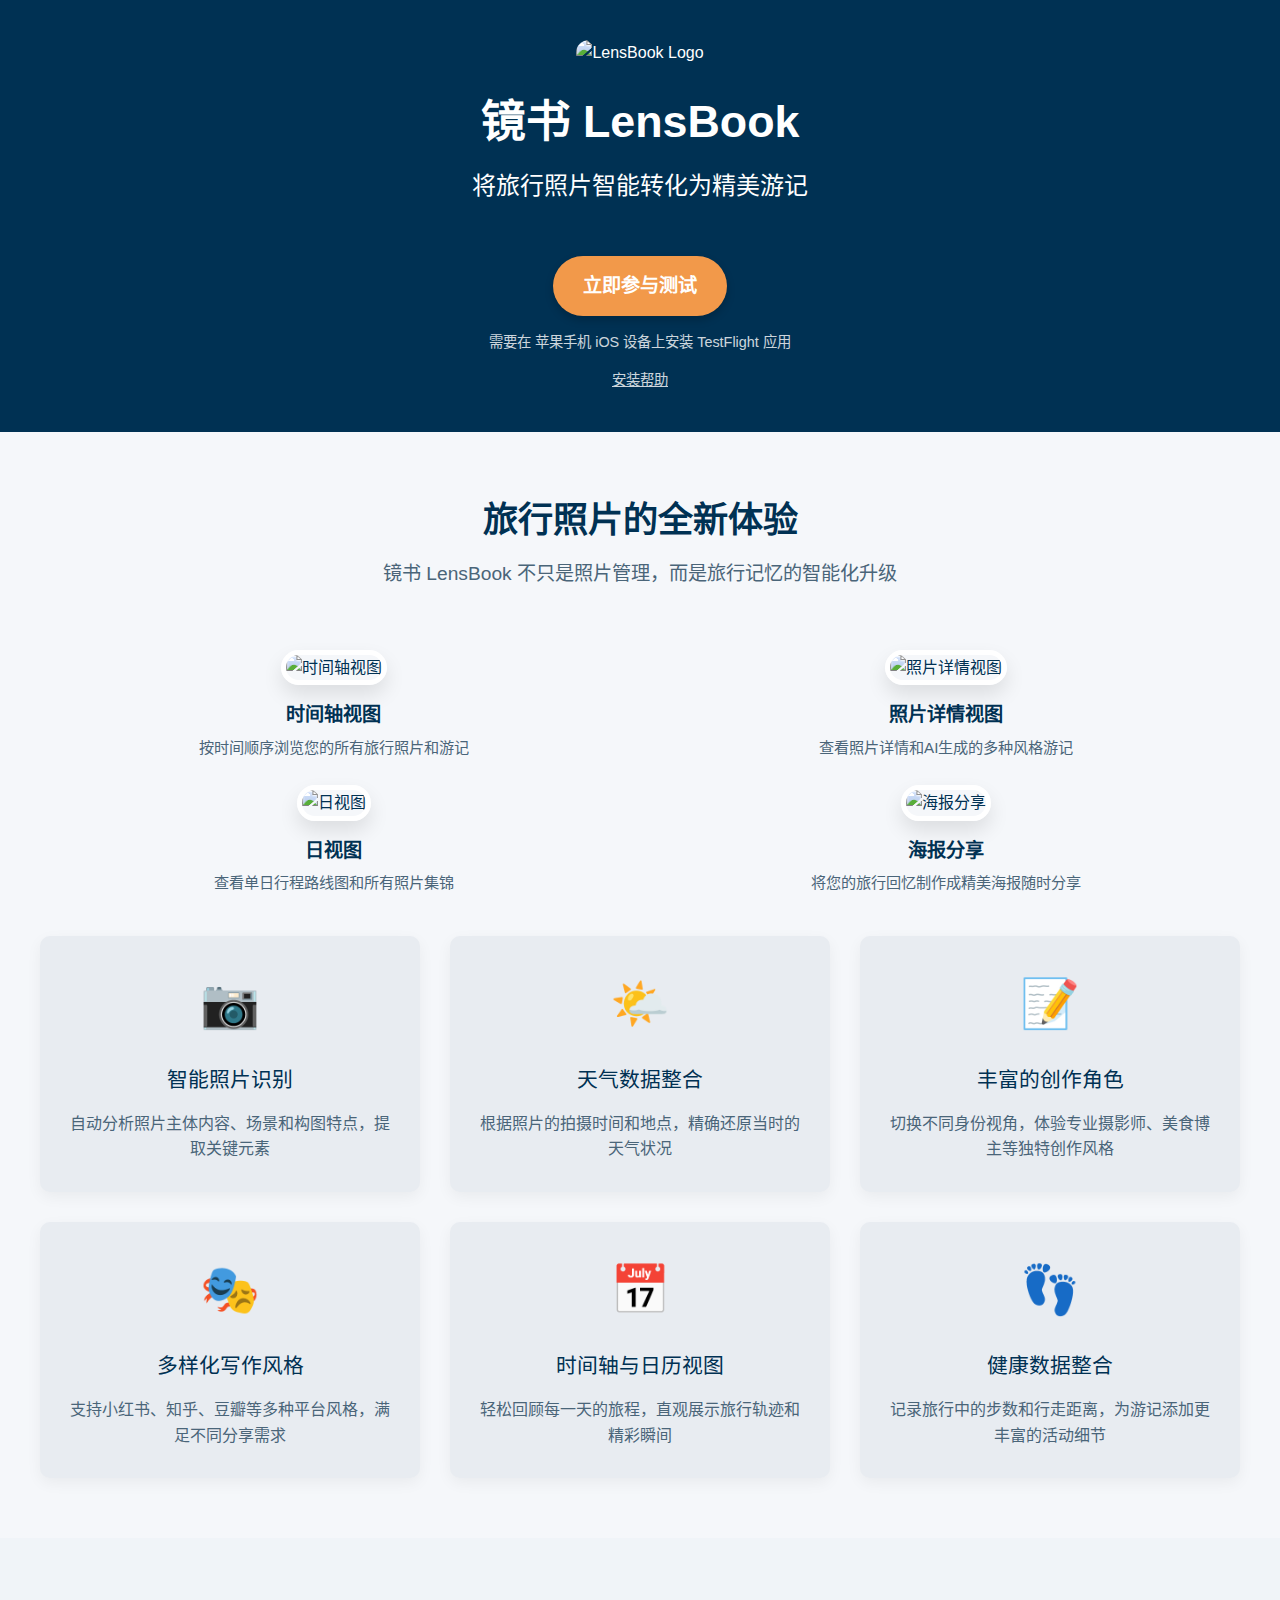
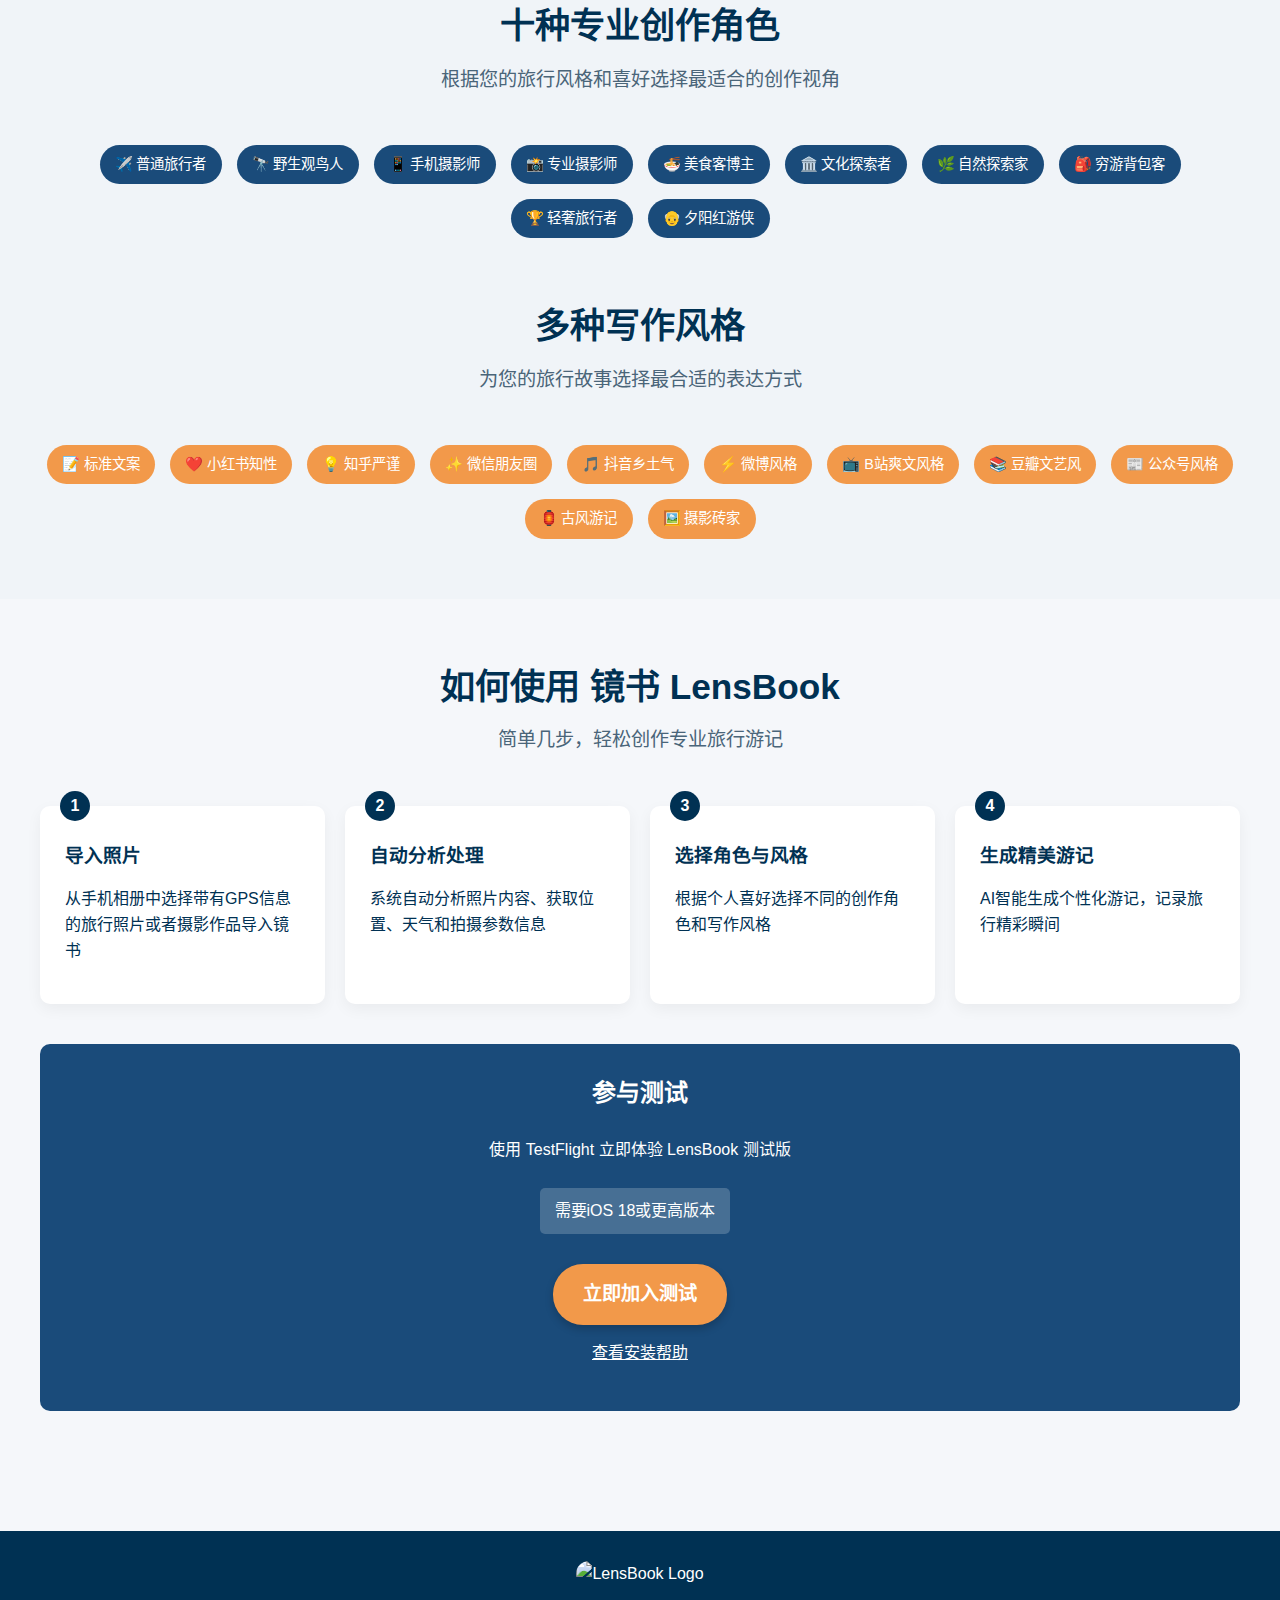
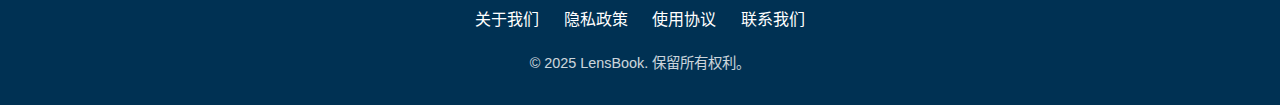
==== index.html @ 1dd2f91c "Update index.html" ====
<!DOCTYPE html>
<html lang="zh-CN">
<head>
    <meta charset="UTF-8">
    <meta name="viewport" content="width=device-width, initial-scale=1.0">
    <title>镜书 LensBook - 旅行照片转游记助手 | 公开测试</title>
    <link rel="stylesheet" href="styles.css">
</head>
<body>
    <header>
        <div class="container">
            <div class="logo">
                <img src="https://via.placeholder.com/160/003153/FFFFFF?text=LB" alt="LensBook Logo">
            </div>
            <h1>镜书 LensBook</h1>
            <div class="subtitle">将旅行照片智能转化为精美游记</div>
            <a href="https://testflight.apple.com/join/Hx73Uw2T" class="testflight-button">立即参与测试</a>
            <div class="testflight-note">需要在 苹果手机 iOS 设备上安装 TestFlight 应用</div>
            <div class="testflight-note">
                <a href="help.html" style="color: white;">安装帮助</a>
            </div>
        </div>
    </header>
    
    <section>
        <div class="container">
            <div class="section-title">
                <h2>旅行照片的全新体验</h2>
                <p>镜书 LensBook 不只是照片管理，而是旅行记忆的智能化升级</p>
            </div>
            
            <!-- 应用截图展示区 -->
            <div class="app-screenshots">
                <div class="screenshot-grid">
                    <div class="screenshot-item">
                        <img src="https://via.placeholder.com/500x900/E8ECF1/003153?text=时间轴视图" alt="时间轴视图">
                        <div class="screenshot-title">时间轴视图</div>
                        <div class="screenshot-desc">按时间顺序浏览您的所有旅行照片和游记</div>
                    </div>
                    
                    <div class="screenshot-item">
                        <img src="https://via.placeholder.com/500x900/E8ECF1/003153?text=照片详情视图" alt="照片详情视图">
                        <div class="screenshot-title">照片详情视图</div>
                        <div class="screenshot-desc">查看照片详情和AI生成的多种风格游记</div>
                    </div>
                    
                    <div class="screenshot-item">
                        <img src="https://via.placeholder.com/500x900/E8ECF1/003153?text=日视图" alt="日视图">
                        <div class="screenshot-title">日视图</div>
                        <div class="screenshot-desc">查看单日行程路线图和所有照片集锦</div>
                    </div>
                    
                    <div class="screenshot-item">
                        <img src="https://via.placeholder.com/500x900/E8ECF1/003153?text=海报分享" alt="海报分享">
                        <div class="screenshot-title">海报分享</div>
                        <div class="screenshot-desc">将您的旅行回忆制作成精美海报随时分享</div>
                    </div>
                </div>
            </div>
            
            <div class="features">
                <div class="feature-card">
                    <div class="feature-icon">📷</div>
                    <div class="feature-title">智能照片识别</div>
                    <div class="feature-desc">自动分析照片主体内容、场景和构图特点，提取关键元素</div>
                </div>
                
                <div class="feature-card">
                    <div class="feature-icon">🌤️</div>
                    <div class="feature-title">天气数据整合</div>
                    <div class="feature-desc">根据照片的拍摄时间和地点，精确还原当时的天气状况</div>
                </div>
                
                <div class="feature-card">
                    <div class="feature-icon">📝</div>
                    <div class="feature-title">丰富的创作角色</div>
                    <div class="feature-desc">切换不同身份视角，体验专业摄影师、美食博主等独特创作风格</div>
                </div>
                
                <div class="feature-card">
                    <div class="feature-icon">🎭</div>
                    <div class="feature-title">多样化写作风格</div>
                    <div class="feature-desc">支持小红书、知乎、豆瓣等多种平台风格，满足不同分享需求</div>
                </div>
                
                <div class="feature-card">
                    <div class="feature-icon">📅</div>
                    <div class="feature-title">时间轴与日历视图</div>
                    <div class="feature-desc">轻松回顾每一天的旅程，直观展示旅行轨迹和精彩瞬间</div>
                </div>
                
                <div class="feature-card">
                    <div class="feature-icon">👣</div>
                    <div class="feature-title">健康数据整合</div>
                    <div class="feature-desc">记录旅行中的步数和行走距离，为游记添加更丰富的活动细节</div>
                </div>
            </div>
        </div>
    </section>
    
    <section style="background-color: #f0f4f8;">
        <div class="container">
            <div class="section-title">
                <h2>十种专业创作角色</h2>
                <p>根据您的旅行风格和喜好选择最适合的创作视角</p>
            </div>
            
            <div class="roles">
                <div class="role-tag">✈️ 普通旅行者</div>
                <div class="role-tag">🔭 野生观鸟人</div>
                <div class="role-tag">📱 手机摄影师</div>
                <div class="role-tag">📸 专业摄影师</div>
                <div class="role-tag">🍜 美食客博主</div>
                <div class="role-tag">🏛️ 文化探索者</div>
                <div class="role-tag">🌿 自然探索家</div>
                <div class="role-tag">🎒 穷游背包客</div>
                <div class="role-tag">🏆 轻奢旅行者</div>
                <div class="role-tag">👴 夕阳红游侠</div>
            </div>
            
            <div class="section-title" style="margin-top: 60px;">
                <h2>多种写作风格</h2>
                <p>为您的旅行故事选择最合适的表达方式</p>
            </div>
            
            <div class="styles">
                <div class="style-tag">📝 标准文案</div>
                <div class="style-tag">❤️ 小红书知性</div>
                <div class="style-tag">💡 知乎严谨</div>
                <div class="style-tag">✨ 微信朋友圈</div>
                <div class="style-tag">🎵 抖音乡土气</div>
                <div class="style-tag">⚡ 微博风格</div>
                <div class="style-tag">📺 B站爽文风格</div>
                <div class="style-tag">📚 豆瓣文艺风</div>
                <div class="style-tag">📰 公众号风格</div>
                <div class="style-tag">🏮 古风游记</div>
                <div class="style-tag">🖼️ 摄影砖家</div>
            </div>
        </div>
    </section>
    
    <section>
        <div class="container">
            <div class="section-title">
                <h2>如何使用 镜书 LensBook</h2>
                <p>简单几步，轻松创作专业旅行游记</p>
            </div>
            
            <div class="how-it-works">
                <div class="step">
                    <div class="step-number">1</div>
                    <h3>导入照片</h3>
                    <p>从手机相册中选择带有GPS信息的旅行照片或者摄影作品导入镜书</p>
                </div>
                
                <div class="step">
                    <div class="step-number">2</div>
                    <h3>自动分析处理</h3>
                    <p>系统自动分析照片内容、获取位置、天气和拍摄参数信息</p>
                </div>
                
                <div class="step">
                    <div class="step-number">3</div>
                    <h3>选择角色与风格</h3>
                    <p>根据个人喜好选择不同的创作角色和写作风格</p>
                </div>
                
                <div class="step">
                    <div class="step-number">4</div>
                    <h3>生成精美游记</h3>
                    <p>AI智能生成个性化游记，记录旅行精彩瞬间</p>
                </div>
            </div>
            
            <div class="beta-info">
                <h3>参与测试</h3>
                <p>使用 TestFlight 立即体验 LensBook 测试版</p>
                <div>
                    <span class="beta-limit">需要iOS 18或更高版本</span>
                </div>
                <a href="https://testflight.apple.com/join/Hx73Uw2T" class="testflight-button" style="margin-top: 30px;">立即加入测试</a>
                <p style="margin-top: 15px;">
                    <a href="help.html" style="color: white;">查看安装帮助</a>
                </p>
            </div>
        </div>
    </section>
    
    <footer>
        <div class="container">
            <div class="logo">
                <img src="https://via.placeholder.com/80/FFFFFF/003153?text=LB" alt="LensBook Logo" style="height: 50px;">
            </div>
            
            <div class="footer-links">
                <a href="http://blog.jamesphotography.com.au">关于我们</a>
                <a href="privacy.html">隐私政策</a>
                <a href="#">使用协议</a>
                <a href="#">联系我们</a>
            </div>
            
            <div class="copyright">
                © 2025 LensBook. 保留所有权利。
            </div>
        </div>
    </footer>
</body>
</html>
---- styles.css ----
/* styles.css */
:root {
    --primary: #003153;
    --primary-light: #1A4B7A;
    --secondary: #6FCF97;
    --accent: #F2994A;
    --background: #F5F7FA;
    --card-bg: #E8ECF1;
    --text-primary: #003153;
    --text-secondary: #4A6579;
}

body {
    font-family: 'PingFang SC', 'Helvetica Neue', Arial, sans-serif;
    line-height: 1.6;
    color: var(--text-primary);
    background-color: var(--background);
    margin: 0;
    padding: 0;
}

.container {
    max-width: 1200px;
    margin: 0 auto;
    padding: 0 20px;
}

header {
    background-color: var(--primary);
    color: white;
    padding: 40px 0;
    text-align: center;
}

.logo {
    margin-bottom: 20px;
}

.logo img {
    height: 80px;
    border-radius: 20px;
}

h1 {
    font-size: 2.8rem;
    margin: 0;
    margin-bottom: 10px;
}

.subtitle {
    font-size: 1.5rem;
    margin-bottom: 30px;
    font-weight: 300;
}

.testflight-button {
    display: inline-block;
    background-color: var(--accent);
    color: white;
    padding: 15px 30px;
    border-radius: 30px;
    font-size: 1.2rem;
    font-weight: bold;
    text-decoration: none;
    margin-top: 20px;
    box-shadow: 0 4px 8px rgba(0,0,0,0.2);
    transition: transform 0.3s, box-shadow 0.3s;
}

.testflight-button:hover {
    transform: translateY(-3px);
    box-shadow: 0 6px 12px rgba(0,0,0,0.3);
}

.testflight-note {
    font-size: 0.9rem;
    margin-top: 15px;
    opacity: 0.8;
}

section {
    padding: 60px 0;
}

.section-title {
    text-align: center;
    margin-bottom: 50px;
}

.section-title h2 {
    font-size: 2.2rem;
    margin: 0;
    color: var(--primary);
}

.section-title p {
    font-size: 1.2rem;
    color: var(--text-secondary);
    margin-top: 10px;
}

.screenshot {
    text-align: center;
    margin-bottom: 60px;
}

.screenshot img {
    max-width: 100%;
    height: auto;
    border-radius: 20px;
    box-shadow: 0 10px 30px rgba(0,0,0,0.15);
}

.features {
    display: grid;
    grid-template-columns: repeat(auto-fit, minmax(300px, 1fr));
    gap: 30px;
    margin-top: 40px;
}

.feature-card {
    background-color: var(--card-bg);
    border-radius: 10px;
    padding: 30px;
    text-align: center;
    box-shadow: 0 5px 15px rgba(0,0,0,0.05);
    transition: transform 0.3s;
}

.feature-card:hover {
    transform: translateY(-5px);
}

.feature-icon {
    font-size: 3rem;
    margin-bottom: 20px;
    color: var(--primary);
}

.feature-title {
    font-size: 1.3rem;
    margin-bottom: 15px;
    color: var(--primary);
}

.feature-desc {
    color: var(--text-secondary);
}

.how-it-works {
    display: grid;
    grid-template-columns: repeat(auto-fit, minmax(280px, 1fr));
    gap: 20px;
}

.step {
    background-color: white;
    border-radius: 10px;
    padding: 25px;
    box-shadow: 0 5px 15px rgba(0,0,0,0.05);
    position: relative;
}

.step-number {
    position: absolute;
    top: -15px;
    left: 20px;
    background-color: var(--primary);
    color: white;
    width: 30px;
    height: 30px;
    border-radius: 50%;
    display: flex;
    align-items: center;
    justify-content: center;
    font-weight: bold;
}

.step h3 {
    margin-top: 10px;
    margin-bottom: 15px;
    color: var(--primary);
}

.beta-info {
    background-color: var(--primary-light);
    color: white;
    border-radius: 10px;
    padding: 30px;
    text-align: center;
    margin-top: 40px;
}

.beta-info h3 {
    margin-top: 0;
    font-size: 1.5rem;
}

.beta-limit {
    display: inline-block;
    background-color: rgba(255,255,255,0.2);
    padding: 10px 15px;
    border-radius: 5px;
    margin: 10px 10px 0 0;
}

footer {
    background-color: var(--primary);
    color: white;
    text-align: center;
    padding: 30px 0;
    margin-top: 60px;
}

.footer-links {
    margin: 20px 0;
}

.footer-links a {
    color: white;
    margin: 0 10px;
    text-decoration: none;
}

.footer-links a:hover {
    text-decoration: underline;
}

.copyright {
    font-size: 0.9rem;
    opacity: 0.8;
    margin-top: 20px;
}

.roles {
    display: flex;
    flex-wrap: wrap;
    justify-content: center;
    gap: 15px;
    margin-top: 30px;
}

.role-tag {
    background-color: var(--primary-light);
    color: white;
    padding: 8px 15px;
    border-radius: 20px;
    font-size: 0.9rem;
}

.styles {
    display: flex;
    flex-wrap: wrap;
    justify-content: center;
    gap: 15px;
    margin-top: 30px;
}

.style-tag {
    background-color: var(--accent);
    color: white;
    padding: 8px 15px;
    border-radius: 20px;
    font-size: 0.9rem;
}

.app-screenshots {
    margin-top: 60px;
}

.screenshot-grid {
    display: grid;
    grid-template-columns: repeat(2, 1fr);
    gap: 25px;
    margin-top: 40px;
}

.screenshot-item {
    text-align: center;
}

.screenshot-item img {
    max-width: 100%;
    height: auto;
    border-radius: 20px;
    box-shadow: 0 10px 20px rgba(0,0,0,0.1);
    border: 5px solid white;
}

.screenshot-title {
    margin-top: 15px;
    font-size: 1.2rem;
    font-weight: 600;
    color: var(--primary);
}

.screenshot-desc {
    color: var(--text-secondary);
    margin-top: 5px;
    font-size: 0.95rem;
}

@media (max-width: 768px) {
    h1 {
        font-size: 2rem;
    }
    
    .subtitle {
        font-size: 1.2rem;
    }
    
    .section-title h2 {
        font-size: 1.8rem;
    }
    
    .feature-card {
        padding: 20px;
    }
    
    .screenshot-grid {
        grid-template-columns: 1fr;
    }
}
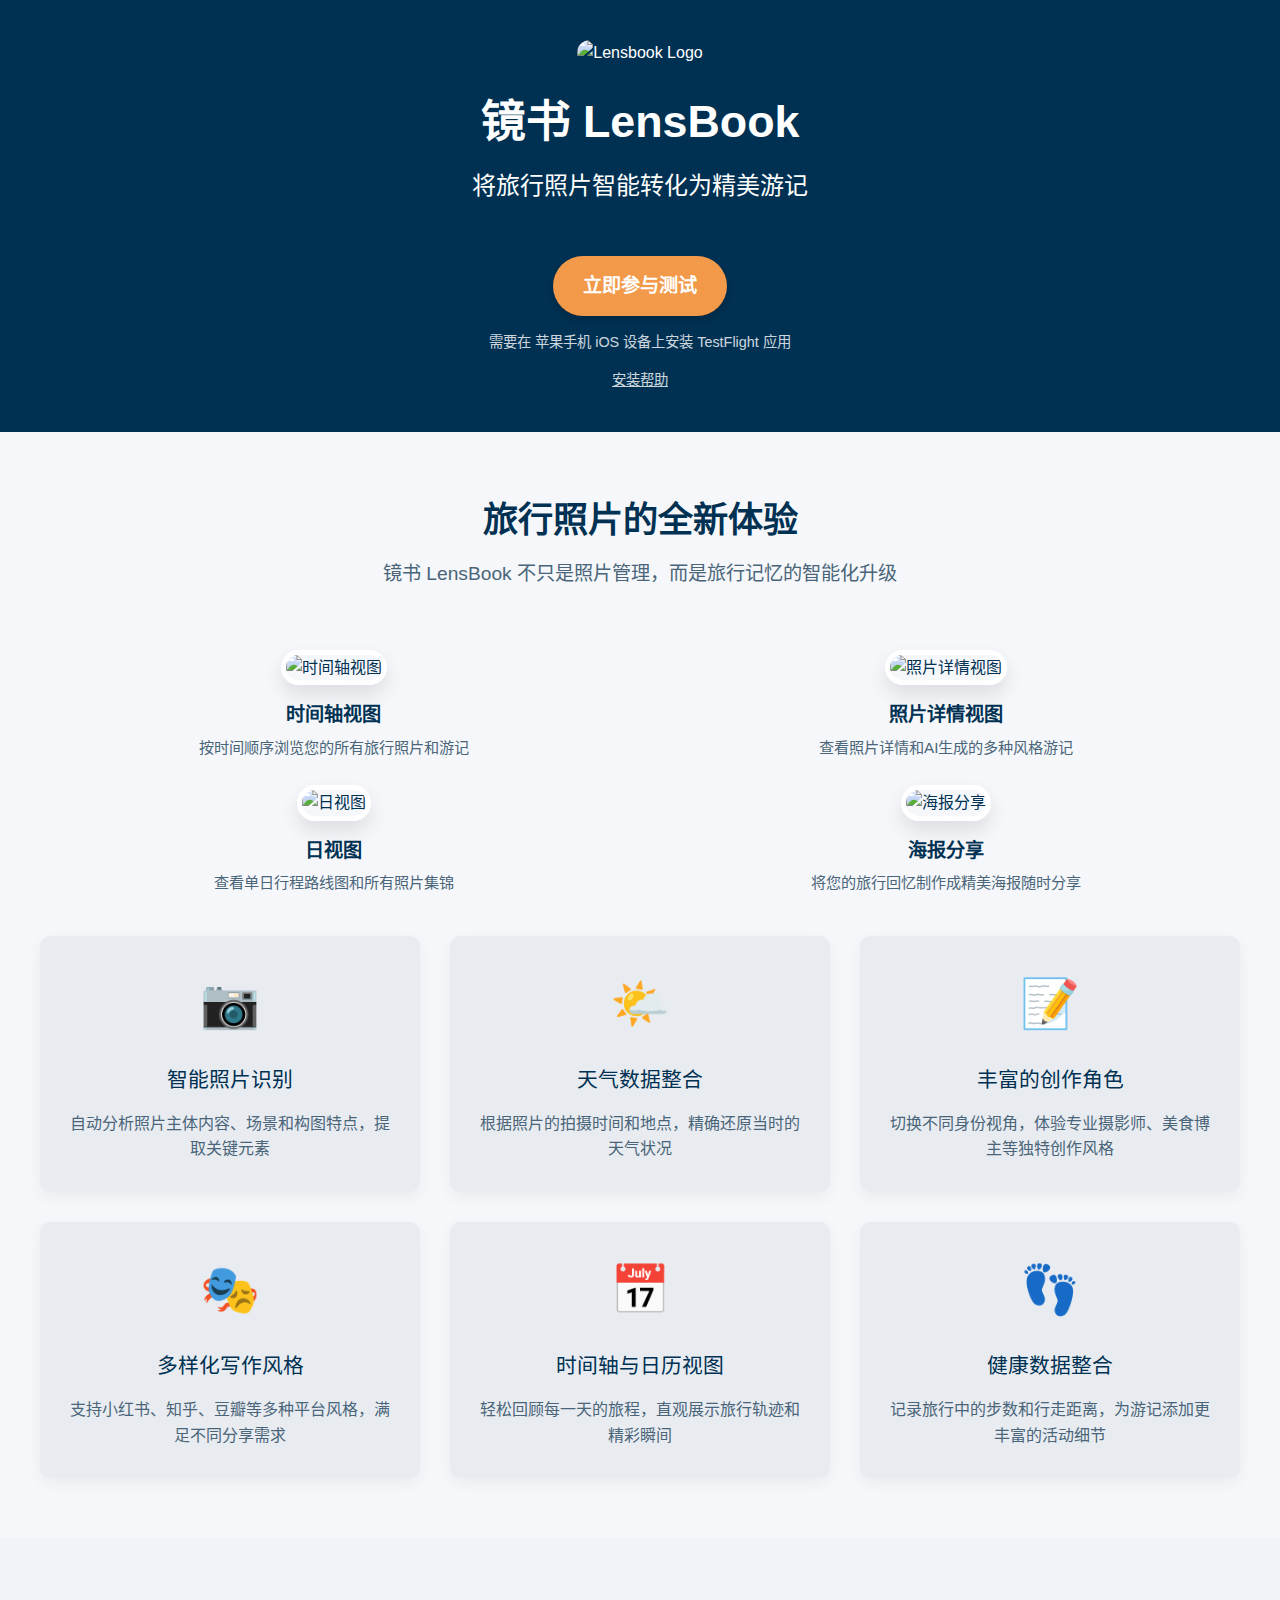
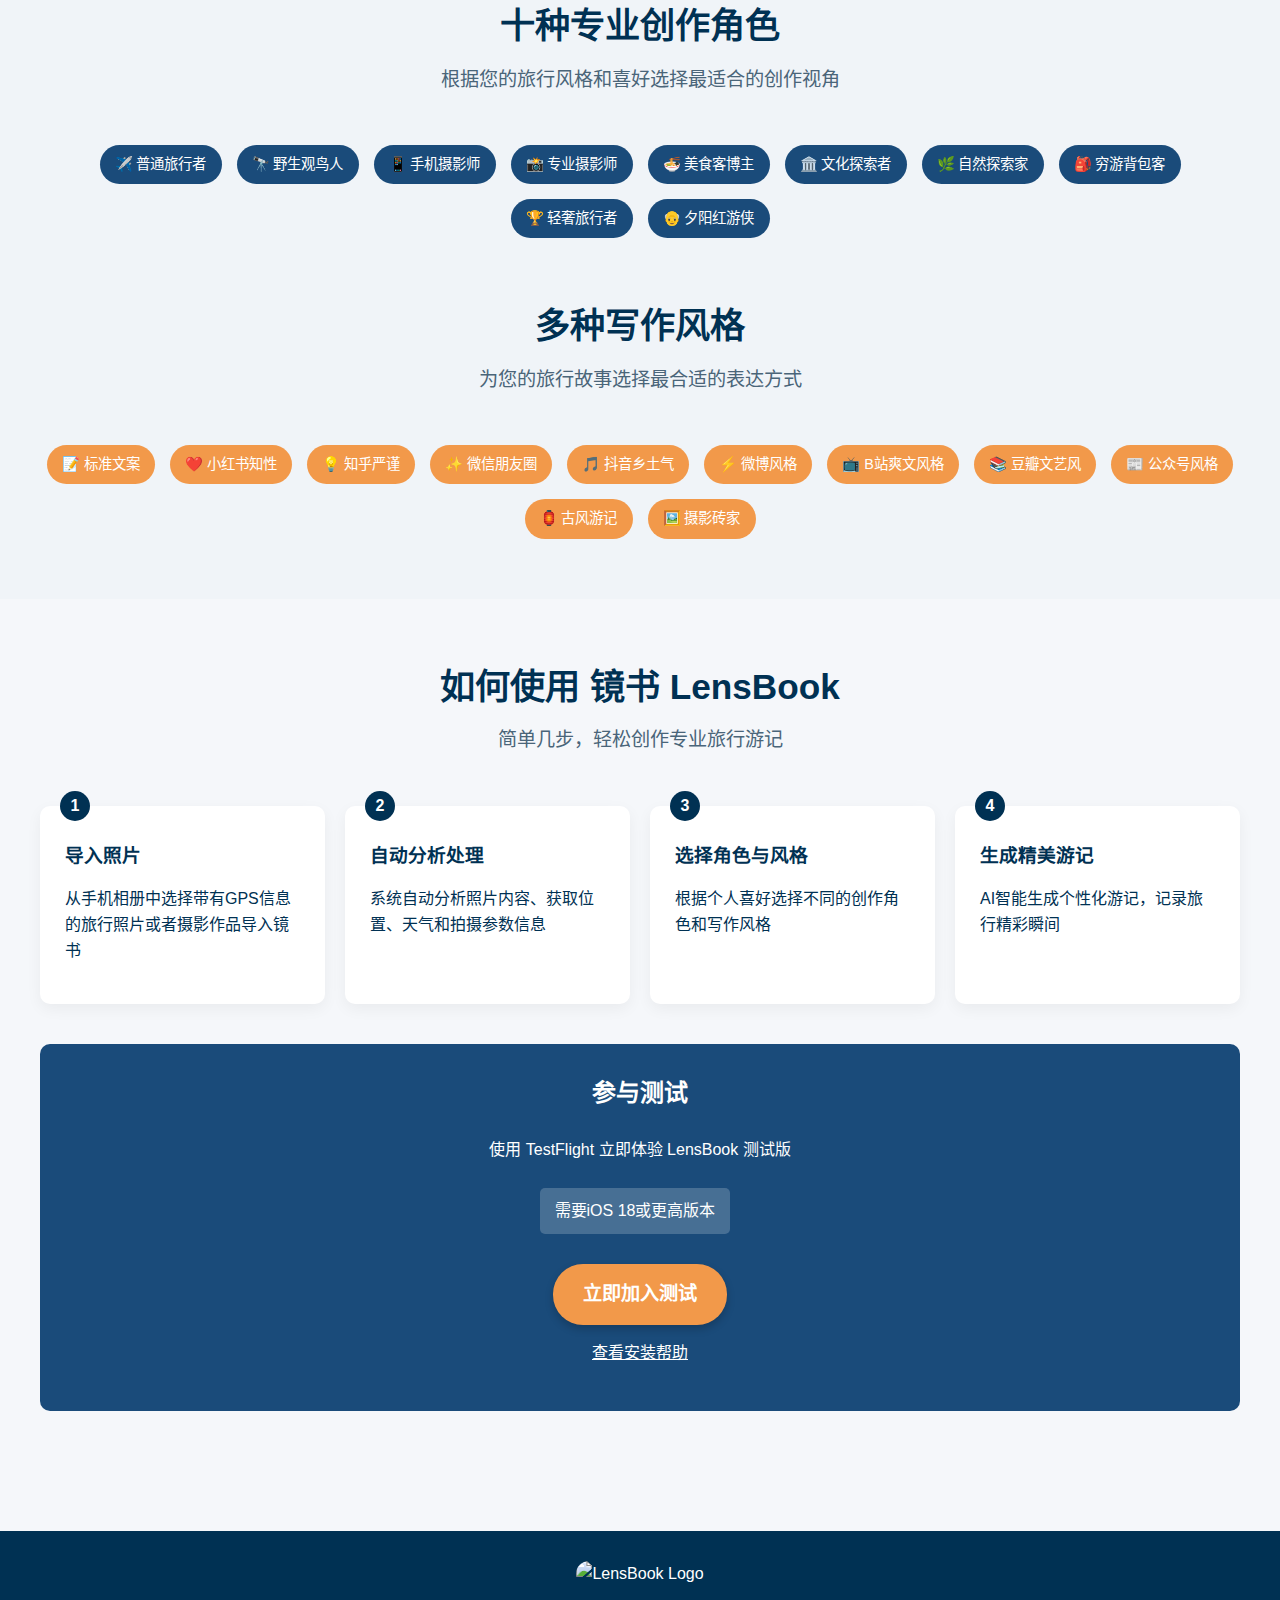
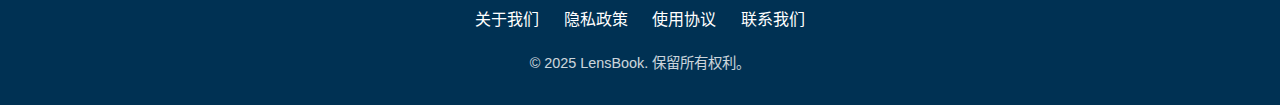
==== commit 65bece51: "Update index.html" ====
--- a/index.html
+++ b/index.html
@@ -10,7 +10,8 @@
     <header>
         <div class="container">
             <div class="logo">
-                <img src="https://via.placeholder.com/160/003153/FFFFFF?text=LB" alt="LensBook Logo">
+                <!-- 情况 2: 图片标签 -->
+                <img src="https://raw.githubusercontent.com/jamesphotography/lensbookpages/main/lensbook-Logo.png" with="125" alt="Lensbook Logo">
             </div>
             <h1>镜书 LensBook</h1>
             <div class="subtitle">将旅行照片智能转化为精美游记</div>
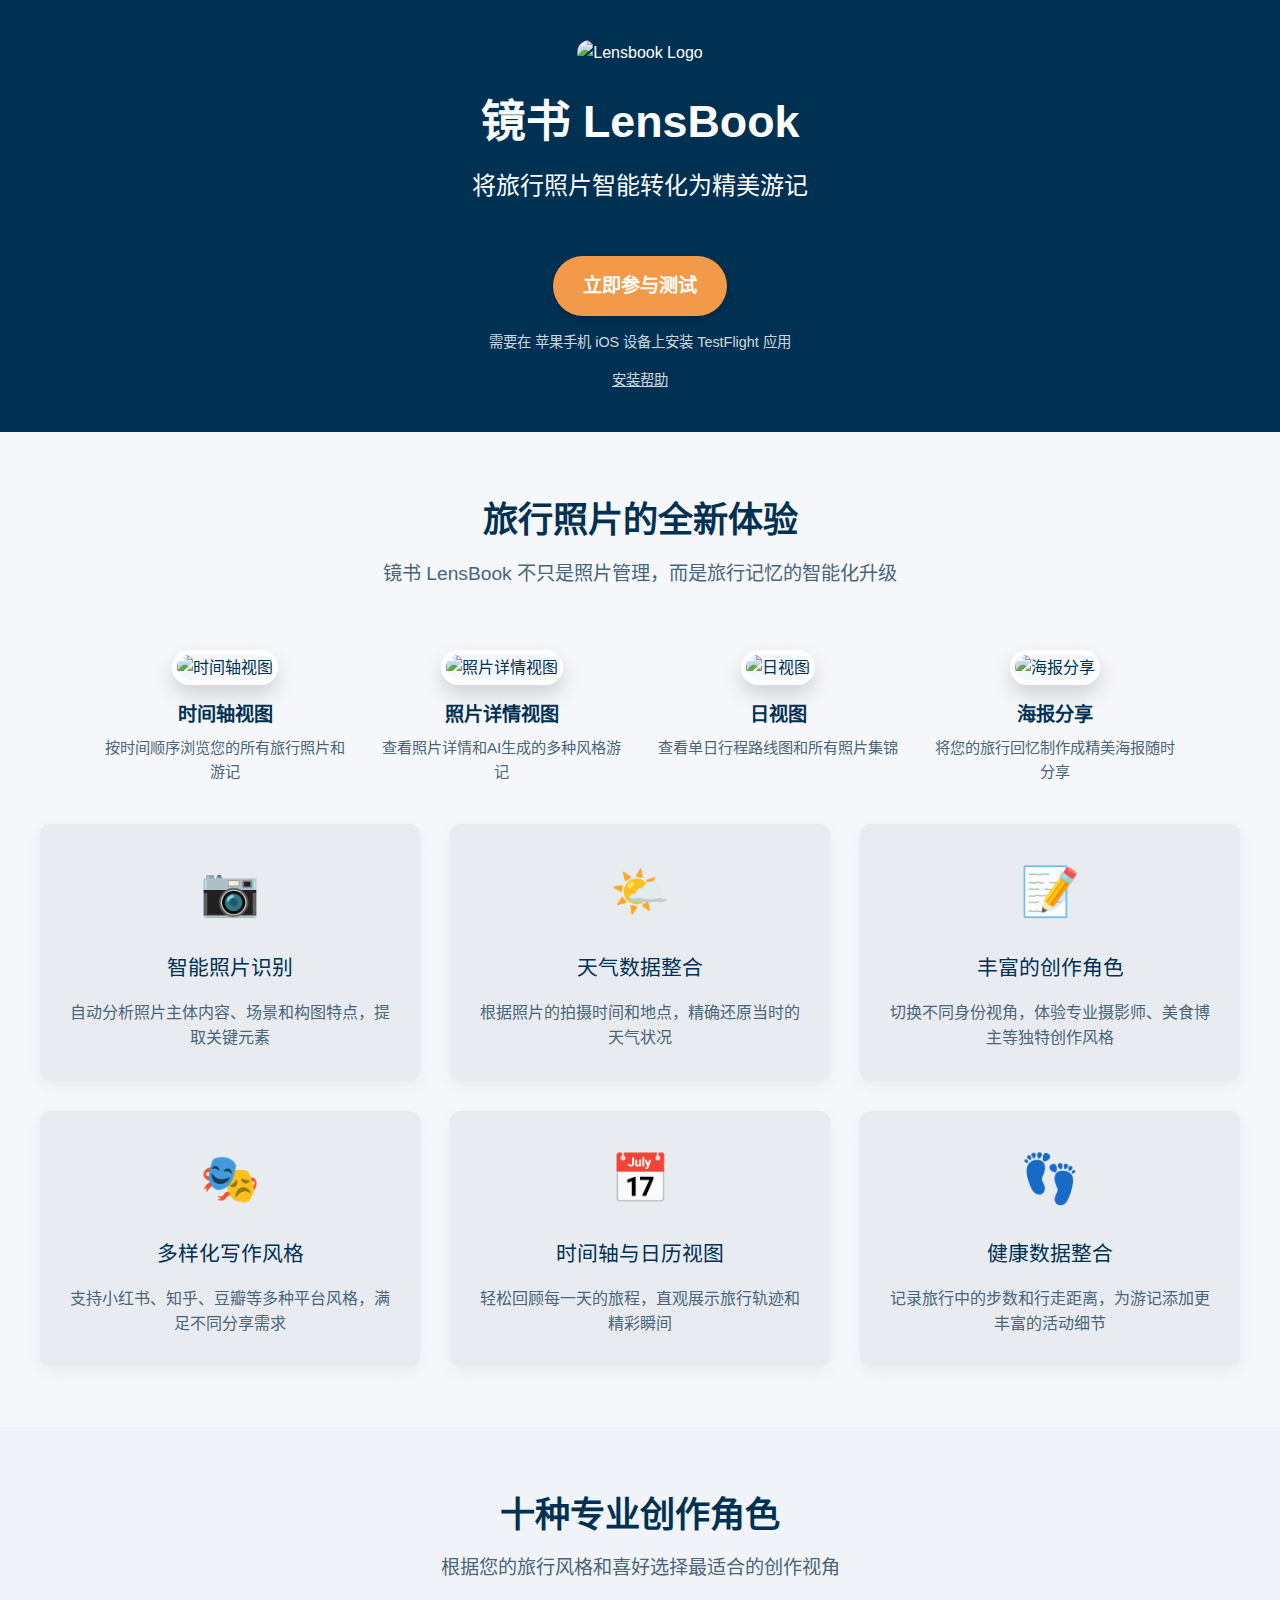
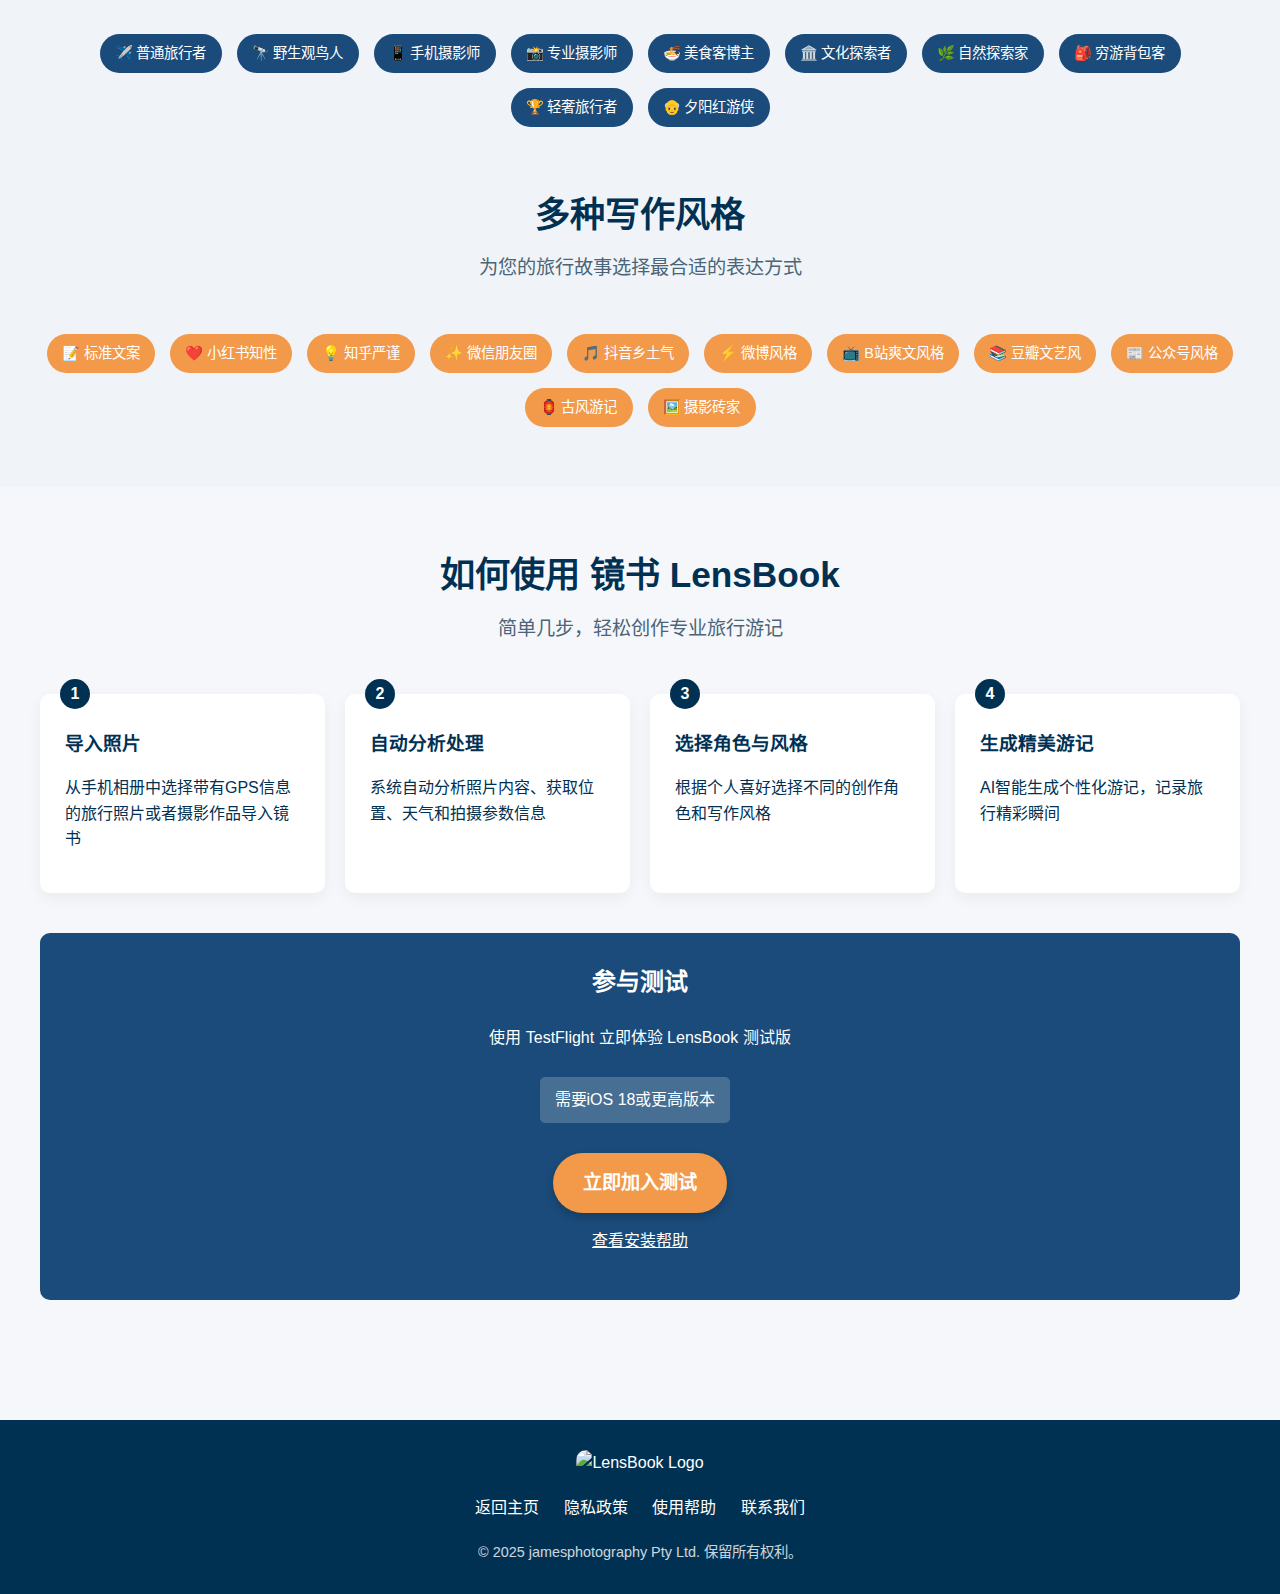
==== commit ce6a1004: "更新：添加联系页面和作者介绍" ====
--- a/index.html
+++ b/index.html
@@ -1,209 +1,204 @@
 <!DOCTYPE html>
 <html lang="zh-CN">
+
 <head>
-    <meta charset="UTF-8">
-    <meta name="viewport" content="width=device-width, initial-scale=1.0">
-    <title>镜书 LensBook - 旅行照片转游记助手 | 公开测试</title>
-    <link rel="stylesheet" href="styles.css">
+  <meta charset="UTF-8">
+  <meta name="viewport" content="width=device-width, initial-scale=1.0">
+  <title>镜书 LensBook - 旅行照片转游记助手 | 公开测试</title>
+  <link rel="stylesheet" href="styles.css">
 </head>
+
 <body>
-    <header>
-        <div class="container">
-            <div class="logo">
-                <!-- 情况 2: 图片标签 -->
-                <img src="https://raw.githubusercontent.com/jamesphotography/lensbookpages/main/lensbook-Logo.png" with="125" alt="Lensbook Logo">
-            </div>
-            <h1>镜书 LensBook</h1>
-            <div class="subtitle">将旅行照片智能转化为精美游记</div>
-            <a href="https://testflight.apple.com/join/Hx73Uw2T" class="testflight-button">立即参与测试</a>
-            <div class="testflight-note">需要在 苹果手机 iOS 设备上安装 TestFlight 应用</div>
-            <div class="testflight-note">
-                <a href="help.html" style="color: white;">安装帮助</a>
-            </div>
-        </div>
-    </header>
-    
-    <section>
-        <div class="container">
-            <div class="section-title">
-                <h2>旅行照片的全新体验</h2>
-                <p>镜书 LensBook 不只是照片管理，而是旅行记忆的智能化升级</p>
-            </div>
-            
-            <!-- 应用截图展示区 -->
-            <div class="app-screenshots">
-                <div class="screenshot-grid">
-                    <div class="screenshot-item">
-                        <img src="https://via.placeholder.com/500x900/E8ECF1/003153?text=时间轴视图" alt="时间轴视图">
-                        <div class="screenshot-title">时间轴视图</div>
-                        <div class="screenshot-desc">按时间顺序浏览您的所有旅行照片和游记</div>
-                    </div>
-                    
-                    <div class="screenshot-item">
-                        <img src="https://via.placeholder.com/500x900/E8ECF1/003153?text=照片详情视图" alt="照片详情视图">
-                        <div class="screenshot-title">照片详情视图</div>
-                        <div class="screenshot-desc">查看照片详情和AI生成的多种风格游记</div>
-                    </div>
-                    
-                    <div class="screenshot-item">
-                        <img src="https://via.placeholder.com/500x900/E8ECF1/003153?text=日视图" alt="日视图">
-                        <div class="screenshot-title">日视图</div>
-                        <div class="screenshot-desc">查看单日行程路线图和所有照片集锦</div>
-                    </div>
-                    
-                    <div class="screenshot-item">
-                        <img src="https://via.placeholder.com/500x900/E8ECF1/003153?text=海报分享" alt="海报分享">
-                        <div class="screenshot-title">海报分享</div>
-                        <div class="screenshot-desc">将您的旅行回忆制作成精美海报随时分享</div>
-                    </div>
-                </div>
-            </div>
-            
-            <div class="features">
-                <div class="feature-card">
-                    <div class="feature-icon">📷</div>
-                    <div class="feature-title">智能照片识别</div>
-                    <div class="feature-desc">自动分析照片主体内容、场景和构图特点，提取关键元素</div>
-                </div>
-                
-                <div class="feature-card">
-                    <div class="feature-icon">🌤️</div>
-                    <div class="feature-title">天气数据整合</div>
-                    <div class="feature-desc">根据照片的拍摄时间和地点，精确还原当时的天气状况</div>
-                </div>
-                
-                <div class="feature-card">
-                    <div class="feature-icon">📝</div>
-                    <div class="feature-title">丰富的创作角色</div>
-                    <div class="feature-desc">切换不同身份视角，体验专业摄影师、美食博主等独特创作风格</div>
-                </div>
-                
-                <div class="feature-card">
-                    <div class="feature-icon">🎭</div>
-                    <div class="feature-title">多样化写作风格</div>
-                    <div class="feature-desc">支持小红书、知乎、豆瓣等多种平台风格，满足不同分享需求</div>
-                </div>
-                
-                <div class="feature-card">
-                    <div class="feature-icon">📅</div>
-                    <div class="feature-title">时间轴与日历视图</div>
-                    <div class="feature-desc">轻松回顾每一天的旅程，直观展示旅行轨迹和精彩瞬间</div>
-                </div>
-                
-                <div class="feature-card">
-                    <div class="feature-icon">👣</div>
-                    <div class="feature-title">健康数据整合</div>
-                    <div class="feature-desc">记录旅行中的步数和行走距离，为游记添加更丰富的活动细节</div>
-                </div>
-            </div>
-        </div>
-    </section>
-    
-    <section style="background-color: #f0f4f8;">
-        <div class="container">
-            <div class="section-title">
-                <h2>十种专业创作角色</h2>
-                <p>根据您的旅行风格和喜好选择最适合的创作视角</p>
-            </div>
-            
-            <div class="roles">
-                <div class="role-tag">✈️ 普通旅行者</div>
-                <div class="role-tag">🔭 野生观鸟人</div>
-                <div class="role-tag">📱 手机摄影师</div>
-                <div class="role-tag">📸 专业摄影师</div>
-                <div class="role-tag">🍜 美食客博主</div>
-                <div class="role-tag">🏛️ 文化探索者</div>
-                <div class="role-tag">🌿 自然探索家</div>
-                <div class="role-tag">🎒 穷游背包客</div>
-                <div class="role-tag">🏆 轻奢旅行者</div>
-                <div class="role-tag">👴 夕阳红游侠</div>
-            </div>
-            
-            <div class="section-title" style="margin-top: 60px;">
-                <h2>多种写作风格</h2>
-                <p>为您的旅行故事选择最合适的表达方式</p>
-            </div>
-            
-            <div class="styles">
-                <div class="style-tag">📝 标准文案</div>
-                <div class="style-tag">❤️ 小红书知性</div>
-                <div class="style-tag">💡 知乎严谨</div>
-                <div class="style-tag">✨ 微信朋友圈</div>
-                <div class="style-tag">🎵 抖音乡土气</div>
-                <div class="style-tag">⚡ 微博风格</div>
-                <div class="style-tag">📺 B站爽文风格</div>
-                <div class="style-tag">📚 豆瓣文艺风</div>
-                <div class="style-tag">📰 公众号风格</div>
-                <div class="style-tag">🏮 古风游记</div>
-                <div class="style-tag">🖼️ 摄影砖家</div>
-            </div>
-        </div>
-    </section>
-    
-    <section>
-        <div class="container">
-            <div class="section-title">
-                <h2>如何使用 镜书 LensBook</h2>
-                <p>简单几步，轻松创作专业旅行游记</p>
-            </div>
-            
-            <div class="how-it-works">
-                <div class="step">
-                    <div class="step-number">1</div>
-                    <h3>导入照片</h3>
-                    <p>从手机相册中选择带有GPS信息的旅行照片或者摄影作品导入镜书</p>
-                </div>
-                
-                <div class="step">
-                    <div class="step-number">2</div>
-                    <h3>自动分析处理</h3>
-                    <p>系统自动分析照片内容、获取位置、天气和拍摄参数信息</p>
-                </div>
-                
-                <div class="step">
-                    <div class="step-number">3</div>
-                    <h3>选择角色与风格</h3>
-                    <p>根据个人喜好选择不同的创作角色和写作风格</p>
-                </div>
-                
-                <div class="step">
-                    <div class="step-number">4</div>
-                    <h3>生成精美游记</h3>
-                    <p>AI智能生成个性化游记，记录旅行精彩瞬间</p>
-                </div>
-            </div>
-            
-            <div class="beta-info">
-                <h3>参与测试</h3>
-                <p>使用 TestFlight 立即体验 LensBook 测试版</p>
-                <div>
-                    <span class="beta-limit">需要iOS 18或更高版本</span>
-                </div>
-                <a href="https://testflight.apple.com/join/Hx73Uw2T" class="testflight-button" style="margin-top: 30px;">立即加入测试</a>
-                <p style="margin-top: 15px;">
-                    <a href="help.html" style="color: white;">查看安装帮助</a>
-                </p>
-            </div>
-        </div>
-    </section>
-    
-    <footer>
-        <div class="container">
-            <div class="logo">
-                <img src="https://via.placeholder.com/80/FFFFFF/003153?text=LB" alt="LensBook Logo" style="height: 50px;">
-            </div>
-            
-            <div class="footer-links">
-                <a href="http://blog.jamesphotography.com.au">关于我们</a>
-                <a href="privacy.html">隐私政策</a>
-                <a href="#">使用协议</a>
-                <a href="#">联系我们</a>
-            </div>
-            
-            <div class="copyright">
-                © 2025 LensBook. 保留所有权利。
-            </div>
-        </div>
-    </footer>
+  <header>
+    <div class="container">
+      <div class="logo">
+        <!-- 情况 2: 图片标签 -->
+        <img src="https://raw.githubusercontent.com/jamesphotography/lensbookpages/main/lensbook-Logo.png" width="200" height="200" alt="Lensbook Logo">
+      </div>
+      <h1>镜书 LensBook</h1>
+      <div class="subtitle">将旅行照片智能转化为精美游记</div>
+      <a href="https://testflight.apple.com/join/Hx73Uw2T" class="testflight-button">立即参与测试</a>
+      <div class="testflight-note">需要在 苹果手机 iOS 设备上安装 TestFlight 应用</div>
+      <div class="testflight-note">
+        <a href="help.html" style="color: white;">安装帮助</a>
+      </div>
+    </div>
+  </header>
+
+  <section>
+    <div class="container">
+      <div class="section-title">
+        <h2>旅行照片的全新体验</h2>
+        <p>镜书 LensBook 不只是照片管理，而是旅行记忆的智能化升级</p>
+      </div>
+
+      <!-- 应用截图展示区 -->
+      <div class="app-screenshots">
+        <div class="screenshot-grid">
+          <div class="screenshot-item">
+            <img src="https://raw.githubusercontent.com/jamesphotography/lensbookpages/main/timelineview.jpg" alt="时间轴视图">
+            <div class="screenshot-title">时间轴视图</div>
+            <div class="screenshot-desc">按时间顺序浏览您的所有旅行照片和游记</div>
+          </div>
+
+          <div class="screenshot-item">
+            <img src="https://raw.githubusercontent.com/jamesphotography/lensbookpages/main/imdagedetailview.jpg" alt="照片详情视图">
+            <div class="screenshot-title">照片详情视图</div>
+            <div class="screenshot-desc">查看照片详情和AI生成的多种风格游记</div>
+          </div>
+
+          <div class="screenshot-item">
+            <img src="https://raw.githubusercontent.com/jamesphotography/lensbookpages/main/dayview.jpg" alt="日视图">
+            <div class="screenshot-title">日视图</div>
+            <div class="screenshot-desc">查看单日行程路线图和所有照片集锦</div>
+          </div>
+
+          <div class="screenshot-item">
+            <img src="https://via.placeholder.com/500x900/E8ECF1/003153?text=海报分享" alt="海报分享">
+            <div class="screenshot-title">海报分享</div>
+            <div class="screenshot-desc">将您的旅行回忆制作成精美海报随时分享</div>
+          </div>
+        </div>
+      </div>
+
+      <div class="features">
+        <div class="feature-card">
+          <div class="feature-icon">📷</div>
+          <div class="feature-title">智能照片识别</div>
+          <div class="feature-desc">自动分析照片主体内容、场景和构图特点，提取关键元素</div>
+        </div>
+
+        <div class="feature-card">
+          <div class="feature-icon">🌤️</div>
+          <div class="feature-title">天气数据整合</div>
+          <div class="feature-desc">根据照片的拍摄时间和地点，精确还原当时的天气状况</div>
+        </div>
+
+        <div class="feature-card">
+          <div class="feature-icon">📝</div>
+          <div class="feature-title">丰富的创作角色</div>
+          <div class="feature-desc">切换不同身份视角，体验专业摄影师、美食博主等独特创作风格</div>
+        </div>
+
+        <div class="feature-card">
+          <div class="feature-icon">🎭</div>
+          <div class="feature-title">多样化写作风格</div>
+          <div class="feature-desc">支持小红书、知乎、豆瓣等多种平台风格，满足不同分享需求</div>
+        </div>
+
+        <div class="feature-card">
+          <div class="feature-icon">📅</div>
+          <div class="feature-title">时间轴与日历视图</div>
+          <div class="feature-desc">轻松回顾每一天的旅程，直观展示旅行轨迹和精彩瞬间</div>
+        </div>
+
+        <div class="feature-card">
+          <div class="feature-icon">👣</div>
+          <div class="feature-title">健康数据整合</div>
+          <div class="feature-desc">记录旅行中的步数和行走距离，为游记添加更丰富的活动细节</div>
+        </div>
+      </div>
+    </div>
+  </section>
+
+  <section style="background-color: #f0f4f8;">
+    <div class="container">
+      <div class="section-title">
+        <h2>十种专业创作角色</h2>
+        <p>根据您的旅行风格和喜好选择最适合的创作视角</p>
+      </div>
+
+      <div class="roles">
+        <div class="role-tag">✈️ 普通旅行者</div>
+        <div class="role-tag">🔭 野生观鸟人</div>
+        <div class="role-tag">📱 手机摄影师</div>
+        <div class="role-tag">📸 专业摄影师</div>
+        <div class="role-tag">🍜 美食客博主</div>
+        <div class="role-tag">🏛️ 文化探索者</div>
+        <div class="role-tag">🌿 自然探索家</div>
+        <div class="role-tag">🎒 穷游背包客</div>
+        <div class="role-tag">🏆 轻奢旅行者</div>
+        <div class="role-tag">👴 夕阳红游侠</div>
+      </div>
+
+      <div class="section-title" style="margin-top: 60px;">
+        <h2>多种写作风格</h2>
+        <p>为您的旅行故事选择最合适的表达方式</p>
+      </div>
+
+      <div class="styles">
+        <div class="style-tag">📝 标准文案</div>
+        <div class="style-tag">❤️ 小红书知性</div>
+        <div class="style-tag">💡 知乎严谨</div>
+        <div class="style-tag">✨ 微信朋友圈</div>
+        <div class="style-tag">🎵 抖音乡土气</div>
+        <div class="style-tag">⚡ 微博风格</div>
+        <div class="style-tag">📺 B站爽文风格</div>
+        <div class="style-tag">📚 豆瓣文艺风</div>
+        <div class="style-tag">📰 公众号风格</div>
+        <div class="style-tag">🏮 古风游记</div>
+        <div class="style-tag">🖼️ 摄影砖家</div>
+      </div>
+    </div>
+  </section>
+
+  <section>
+    <div class="container">
+      <div class="section-title">
+        <h2>如何使用 镜书 LensBook</h2>
+        <p>简单几步，轻松创作专业旅行游记</p>
+      </div>
+
+      <div class="how-it-works">
+        <div class="step">
+          <div class="step-number">1</div>
+          <h3>导入照片</h3>
+          <p>从手机相册中选择带有GPS信息的旅行照片或者摄影作品导入镜书</p>
+        </div>
+
+        <div class="step">
+          <div class="step-number">2</div>
+          <h3>自动分析处理</h3>
+          <p>系统自动分析照片内容、获取位置、天气和拍摄参数信息</p>
+        </div>
+
+        <div class="step">
+          <div class="step-number">3</div>
+          <h3>选择角色与风格</h3>
+          <p>根据个人喜好选择不同的创作角色和写作风格</p>
+        </div>
+
+        <div class="step">
+          <div class="step-number">4</div>
+          <h3>生成精美游记</h3>
+          <p>AI智能生成个性化游记，记录旅行精彩瞬间</p>
+        </div>
+      </div>
+
+      <div class="beta-info">
+        <h3>参与测试</h3>
+        <p>使用 TestFlight 立即体验 LensBook 测试版</p>
+        <div>
+          <span class="beta-limit">需要iOS 18或更高版本</span>
+        </div>
+        <a href="https://testflight.apple.com/join/Hx73Uw2T" class="testflight-button" style="margin-top: 30px;">立即加入测试</a>
+        <p style="margin-top: 15px;">
+          <a href="help.html" style="color: white;">查看安装帮助</a>
+        </p>
+      </div>
+    </div>
+  </section>
+  
+    </div>
+  </footer>
+    <div id="footer-placeholder"></div>
+    <script>
+        fetch('footer.html')
+            .then(response => response.text())
+            .then(data => {
+                document.getElementById('footer-placeholder').innerHTML = data;
+            });
+    </script>
 </body>
+
 </html>
--- a/styles.css
+++ b/styles.css
@@ -1,323 +1,472 @@
 /* styles.css */
 :root {
-    --primary: #003153;
-    --primary-light: #1A4B7A;
-    --secondary: #6FCF97;
-    --accent: #F2994A;
-    --background: #F5F7FA;
-    --card-bg: #E8ECF1;
-    --text-primary: #003153;
-    --text-secondary: #4A6579;
+  --primary: #003153;
+  --primary-light: #1a4b7a;
+  --secondary: #6fcf97;
+  --accent: #f2994a;
+  --background: #f5f7fa;
+  --card-bg: #e8ecf1;
+  --text-primary: #003153;
+  --text-secondary: #4a6579;
 }
 
 body {
-    font-family: 'PingFang SC', 'Helvetica Neue', Arial, sans-serif;
-    line-height: 1.6;
-    color: var(--text-primary);
-    background-color: var(--background);
-    margin: 0;
-    padding: 0;
+  font-family: "PingFang SC", "Helvetica Neue", Arial, sans-serif;
+  line-height: 1.6;
+  color: var(--text-primary);
+  background-color: var(--background);
+  margin: 0;
+  padding: 0;
 }
 
 .container {
-    max-width: 1200px;
-    margin: 0 auto;
-    padding: 0 20px;
+  max-width: 1200px;
+  margin: 0 auto;
+  padding: 0 20px;
 }
 
 header {
-    background-color: var(--primary);
-    color: white;
-    padding: 40px 0;
-    text-align: center;
+  background-color: var(--primary);
+  color: white;
+  padding: 40px 0;
+  text-align: center;
 }
 
 .logo {
-    margin-bottom: 20px;
+  margin-bottom: 20px;
+  text-align: center;
 }
 
 .logo img {
-    height: 80px;
-    border-radius: 20px;
-}
-
-h1 {
-    font-size: 2.8rem;
-    margin: 0;
-    margin-bottom: 10px;
-}
-
-.subtitle {
-    font-size: 1.5rem;
-    margin-bottom: 30px;
-    font-weight: 300;
-}
-
-.testflight-button {
-    display: inline-block;
-    background-color: var(--accent);
-    color: white;
-    padding: 15px 30px;
-    border-radius: 30px;
-    font-size: 1.2rem;
-    font-weight: bold;
-    text-decoration: none;
-    margin-top: 20px;
-    box-shadow: 0 4px 8px rgba(0,0,0,0.2);
-    transition: transform 0.3s, box-shadow 0.3s;
-}
-
-.testflight-button:hover {
-    transform: translateY(-3px);
-    box-shadow: 0 6px 12px rgba(0,0,0,0.3);
-}
-
-.testflight-note {
-    font-size: 0.9rem;
-    margin-top: 15px;
-    opacity: 0.8;
-}
-
-section {
-    padding: 60px 0;
-}
-
-.section-title {
-    text-align: center;
-    margin-bottom: 50px;
-}
-
-.section-title h2 {
-    font-size: 2.2rem;
-    margin: 0;
-    color: var(--primary);
-}
-
-.section-title p {
-    font-size: 1.2rem;
-    color: var(--text-secondary);
-    margin-top: 10px;
-}
-
-.screenshot {
-    text-align: center;
-    margin-bottom: 60px;
-}
-
-.screenshot img {
-    max-width: 100%;
+    width: 200px;
     height: auto;
     border-radius: 20px;
-    box-shadow: 0 10px 30px rgba(0,0,0,0.15);
+}
+
+footer .logo img {
+    width: 120px;
+    height: auto;
+    border-radius: 10px;
+}
+
+h1 {
+  font-size: 2.8rem;
+  margin: 0;
+  margin-bottom: 10px;
+}
+
+.subtitle {
+  font-size: 1.5rem;
+  margin-bottom: 30px;
+  font-weight: 300;
+}
+
+.testflight-button {
+  display: inline-block;
+  background-color: var(--accent);
+  color: white;
+  padding: 15px 30px;
+  border-radius: 30px;
+  font-size: 1.2rem;
+  font-weight: bold;
+  text-decoration: none;
+  margin-top: 20px;
+  box-shadow: 0 4px 8px rgba(0, 0, 0, 0.2);
+  transition: transform 0.3s, box-shadow 0.3s;
+}
+
+.testflight-button:hover {
+  transform: translateY(-3px);
+  box-shadow: 0 6px 12px rgba(0, 0, 0, 0.3);
+}
+
+.testflight-note {
+  font-size: 0.9rem;
+  margin-top: 15px;
+  opacity: 0.8;
+}
+
+section {
+  padding: 60px 0;
+}
+
+.section-title {
+  text-align: center;
+  margin-bottom: 50px;
+}
+
+.section-title h2 {
+  font-size: 2.2rem;
+  margin: 0;
+  color: var(--primary);
+}
+
+.section-title p {
+  font-size: 1.2rem;
+  color: var(--text-secondary);
+  margin-top: 10px;
+}
+
+.screenshot {
+  text-align: center;
+  margin-bottom: 60px;
+}
+
+.screenshot img {
+  max-width: 100%;
+  height: auto;
+  border-radius: 20px;
+  box-shadow: 0 10px 30px rgba(0, 0, 0, 0.15);
 }
 
 .features {
+  display: grid;
+  grid-template-columns: repeat(auto-fit, minmax(300px, 1fr));
+  gap: 30px;
+  margin-top: 40px;
+}
+
+.feature-card {
+  background-color: var(--card-bg);
+  border-radius: 10px;
+  padding: 30px;
+  text-align: center;
+  box-shadow: 0 5px 15px rgba(0, 0, 0, 0.05);
+  transition: transform 0.3s;
+}
+
+.feature-card:hover {
+  transform: translateY(-5px);
+}
+
+.feature-icon {
+  font-size: 3rem;
+  margin-bottom: 20px;
+  color: var(--primary);
+}
+
+.feature-title {
+  font-size: 1.3rem;
+  margin-bottom: 15px;
+  color: var(--primary);
+}
+
+.feature-desc {
+  color: var(--text-secondary);
+}
+
+.how-it-works {
+  display: grid;
+  grid-template-columns: repeat(auto-fit, minmax(280px, 1fr));
+  gap: 20px;
+}
+
+.step {
+  background-color: white;
+  border-radius: 10px;
+  padding: 25px;
+  box-shadow: 0 5px 15px rgba(0, 0, 0, 0.05);
+  position: relative;
+}
+
+.step-number {
+  position: absolute;
+  top: -15px;
+  left: 20px;
+  background-color: var(--primary);
+  color: white;
+  width: 30px;
+  height: 30px;
+  border-radius: 50%;
+  display: flex;
+  align-items: center;
+  justify-content: center;
+  font-weight: bold;
+}
+
+.step h3 {
+  margin-top: 10px;
+  margin-bottom: 15px;
+  color: var(--primary);
+}
+
+.beta-info {
+  background-color: var(--primary-light);
+  color: white;
+  border-radius: 10px;
+  padding: 30px;
+  text-align: center;
+  margin-top: 40px;
+}
+
+.beta-info h3 {
+  margin-top: 0;
+  font-size: 1.5rem;
+}
+
+.beta-limit {
+  display: inline-block;
+  background-color: rgba(255, 255, 255, 0.2);
+  padding: 10px 15px;
+  border-radius: 5px;
+  margin: 10px 10px 0 0;
+}
+
+footer {
+  background-color: var(--primary);
+  color: white;
+  text-align: center;
+  padding: 30px 0;
+  margin-top: 60px;
+}
+
+.footer-links {
+  margin: 20px 0;
+}
+
+.footer-links a {
+  color: white;
+  margin: 0 10px;
+  text-decoration: none;
+}
+
+.footer-links a:hover {
+  text-decoration: underline;
+}
+
+.copyright {
+  font-size: 0.9rem;
+  opacity: 0.8;
+  margin-top: 20px;
+}
+
+.roles {
+  display: flex;
+  flex-wrap: wrap;
+  justify-content: center;
+  gap: 15px;
+  margin-top: 30px;
+}
+
+.role-tag {
+  background-color: var(--primary-light);
+  color: white;
+  padding: 8px 15px;
+  border-radius: 20px;
+  font-size: 0.9rem;
+}
+
+.styles {
+  display: flex;
+  flex-wrap: wrap;
+  justify-content: center;
+  gap: 15px;
+  margin-top: 30px;
+}
+
+.style-tag {
+  background-color: var(--accent);
+  color: white;
+  padding: 8px 15px;
+  border-radius: 20px;
+  font-size: 0.9rem;
+}
+
+.app-screenshots {
+  margin-top: 60px;
+}
+
+.screenshot-grid {
+  display: flex; /* 使用 flex 布局，确保一行显示 */
+  justify-content: space-between; /* 均匀分布 */
+  gap: 20px; /* 截图之间的间距 */
+  max-width: 1080px; /* 最大宽度 1080px，但受限于父容器 .container 的 1200px */
+  width: 100%; /* 跟随父容器宽度 */
+  margin: 0 auto; /* 居中显示 */
+}
+
+.screenshot-item {
+  width: 250px; /* 每个截图项宽度 */
+  text-align: center;
+}
+
+.screenshot-item img {
+  max-width: 100%; /* 图片不超过 250px */
+  height: auto;
+  border-radius: 20px;
+  box-shadow: 0 10px 20px rgba(0, 0, 0, 0.15);
+  border: 5px solid white;
+}
+
+.screenshot-title {
+  margin-top: 15px;
+  font-size: 1.2rem;
+  font-weight: 600;
+  color: var(--primary);
+}
+
+.screenshot-desc {
+  color: var(--text-secondary);
+  margin-top: 5px;
+  font-size: 0.95rem;
+}
+
+@media (max-width: 768px) {
+  h1 {
+    font-size: 2rem;
+  }
+
+  .subtitle {
+    font-size: 1.2rem;
+  }
+
+  .section-title h2 {
+    font-size: 1.8rem;
+  }
+
+  .feature-card {
+    padding: 20px;
+  }
+
+  .screenshot-grid {
+    display: flex; /* 小屏幕保持 flex */
+    flex-wrap: wrap; /* 允许换行 */
+    width: 100%; /* 自适应宽度 */
+    justify-content: center; /* 居中排列 */
+  }
+
+  .screenshot-item {
+    width: 250px; /* 保持宽度，但换行后可能显示 1-2 个 */
+  }
+}
+
+.contact-methods {
     display: grid;
     grid-template-columns: repeat(auto-fit, minmax(300px, 1fr));
     gap: 30px;
-    margin-top: 40px;
-}
-
-.feature-card {
+    margin: 40px 0;
+}
+
+.contact-card {
     background-color: var(--card-bg);
-    border-radius: 10px;
+    border-radius: 15px;
     padding: 30px;
-    text-align: center;
-    box-shadow: 0 5px 15px rgba(0,0,0,0.05);
-    transition: transform 0.3s;
-}
-
-.feature-card:hover {
-    transform: translateY(-5px);
-}
-
-.feature-icon {
+    margin-bottom: 40px;
+    box-shadow: 0 5px 15px rgba(0, 0, 0, 0.05);
+}
+
+.contact-icon {
     font-size: 3rem;
     margin-bottom: 20px;
     color: var(--primary);
 }
 
-.feature-title {
-    font-size: 1.3rem;
-    margin-bottom: 15px;
+.contact-link {
+    display: inline-block;
     color: var(--primary);
-}
-
-.feature-desc {
+    font-size: 1.2rem;
+    text-decoration: none;
+    margin: 15px 0;
+    padding: 10px 20px;
+    background-color: white;
+    border-radius: 8px;
+    transition: transform 0.3s;
+}
+
+.contact-link:hover {
+    transform: translateY(-2px);
+}
+
+.contact-note {
     color: var(--text-secondary);
-}
-
-.how-it-works {
-    display: grid;
-    grid-template-columns: repeat(auto-fit, minmax(280px, 1fr));
-    gap: 20px;
-}
-
-.step {
-    background-color: white;
+    font-size: 0.9rem;
+    margin-top: 15px;
+}
+
+.qr-code {
+    width: 200px;
+    height: 200px;
+    margin: 20px auto;
     border-radius: 10px;
-    padding: 25px;
-    box-shadow: 0 5px 15px rgba(0,0,0,0.05);
-    position: relative;
-}
-
-.step-number {
-    position: absolute;
-    top: -15px;
-    left: 20px;
+}
+
+.contact-form {
+    width: 100%;
+    margin-top: 20px;
+}
+
+.form-group {
+    margin-bottom: 20px;
+}
+
+.form-group label {
+    display: block;
+    margin-bottom: 8px;
+    color: var(--text-primary);
+}
+
+.form-group input,
+.form-group textarea {
+    width: 100%;
+    padding: 10px;
+    border: 1px solid #ddd;
+    border-radius: 8px;
+    font-size: 1rem;
+    font-family: inherit;
+}
+
+.form-group textarea {
+    resize: vertical;
+}
+
+.submit-button {
     background-color: var(--primary);
     color: white;
-    width: 30px;
-    height: 30px;
-    border-radius: 50%;
+    border: none;
+    padding: 12px 24px;
+    border-radius: 8px;
+    font-size: 1rem;
+    cursor: pointer;
+    transition: background-color 0.3s;
+}
+
+.submit-button:hover {
+    background-color: var(--primary-light);
+}
+
+.author-profile {
     display: flex;
-    align-items: center;
-    justify-content: center;
-    font-weight: bold;
-}
-
-.step h3 {
-    margin-top: 10px;
+    gap: 30px;
+    align-items: flex-start;
+    margin-bottom: 20px;
+}
+
+.author-image {
+    width: 200px;
+    height: 200px;
+    border-radius: 15px;
+    object-fit: cover;
+    box-shadow: 0 5px 15px rgba(0, 0, 0, 0.1);
+}
+
+.author-text {
+    flex: 1;
+}
+
+.author-text p {
     margin-bottom: 15px;
-    color: var(--primary);
-}
-
-.beta-info {
-    background-color: var(--primary-light);
-    color: white;
-    border-radius: 10px;
-    padding: 30px;
-    text-align: center;
-    margin-top: 40px;
-}
-
-.beta-info h3 {
-    margin-top: 0;
-    font-size: 1.5rem;
-}
-
-.beta-limit {
-    display: inline-block;
-    background-color: rgba(255,255,255,0.2);
-    padding: 10px 15px;
-    border-radius: 5px;
-    margin: 10px 10px 0 0;
-}
-
-footer {
-    background-color: var(--primary);
-    color: white;
-    text-align: center;
-    padding: 30px 0;
-    margin-top: 60px;
-}
-
-.footer-links {
-    margin: 20px 0;
-}
-
-.footer-links a {
-    color: white;
-    margin: 0 10px;
-    text-decoration: none;
-}
-
-.footer-links a:hover {
-    text-decoration: underline;
-}
-
-.copyright {
-    font-size: 0.9rem;
-    opacity: 0.8;
-    margin-top: 20px;
-}
-
-.roles {
-    display: flex;
-    flex-wrap: wrap;
-    justify-content: center;
-    gap: 15px;
-    margin-top: 30px;
-}
-
-.role-tag {
-    background-color: var(--primary-light);
-    color: white;
-    padding: 8px 15px;
-    border-radius: 20px;
-    font-size: 0.9rem;
-}
-
-.styles {
-    display: flex;
-    flex-wrap: wrap;
-    justify-content: center;
-    gap: 15px;
-    margin-top: 30px;
-}
-
-.style-tag {
-    background-color: var(--accent);
-    color: white;
-    padding: 8px 15px;
-    border-radius: 20px;
-    font-size: 0.9rem;
-}
-
-.app-screenshots {
-    margin-top: 60px;
-}
-
-.screenshot-grid {
-    display: grid;
-    grid-template-columns: repeat(2, 1fr);
-    gap: 25px;
-    margin-top: 40px;
-}
-
-.screenshot-item {
-    text-align: center;
-}
-
-.screenshot-item img {
-    max-width: 100%;
-    height: auto;
-    border-radius: 20px;
-    box-shadow: 0 10px 20px rgba(0,0,0,0.1);
-    border: 5px solid white;
-}
-
-.screenshot-title {
-    margin-top: 15px;
-    font-size: 1.2rem;
-    font-weight: 600;
-    color: var(--primary);
-}
-
-.screenshot-desc {
-    color: var(--text-secondary);
-    margin-top: 5px;
-    font-size: 0.95rem;
 }
 
 @media (max-width: 768px) {
-    h1 {
-        font-size: 2rem;
+    .author-profile {
+        flex-direction: column;
+        align-items: center;
+        text-align: center;
     }
-    
-    .subtitle {
-        font-size: 1.2rem;
+
+    .author-image {
+        width: 180px;
+        height: 180px;
+        margin-bottom: 20px;
     }
-    
-    .section-title h2 {
-        font-size: 1.8rem;
-    }
-    
-    .feature-card {
-        padding: 20px;
-    }
-    
-    .screenshot-grid {
-        grid-template-columns: 1fr;
-    }
-}
+}
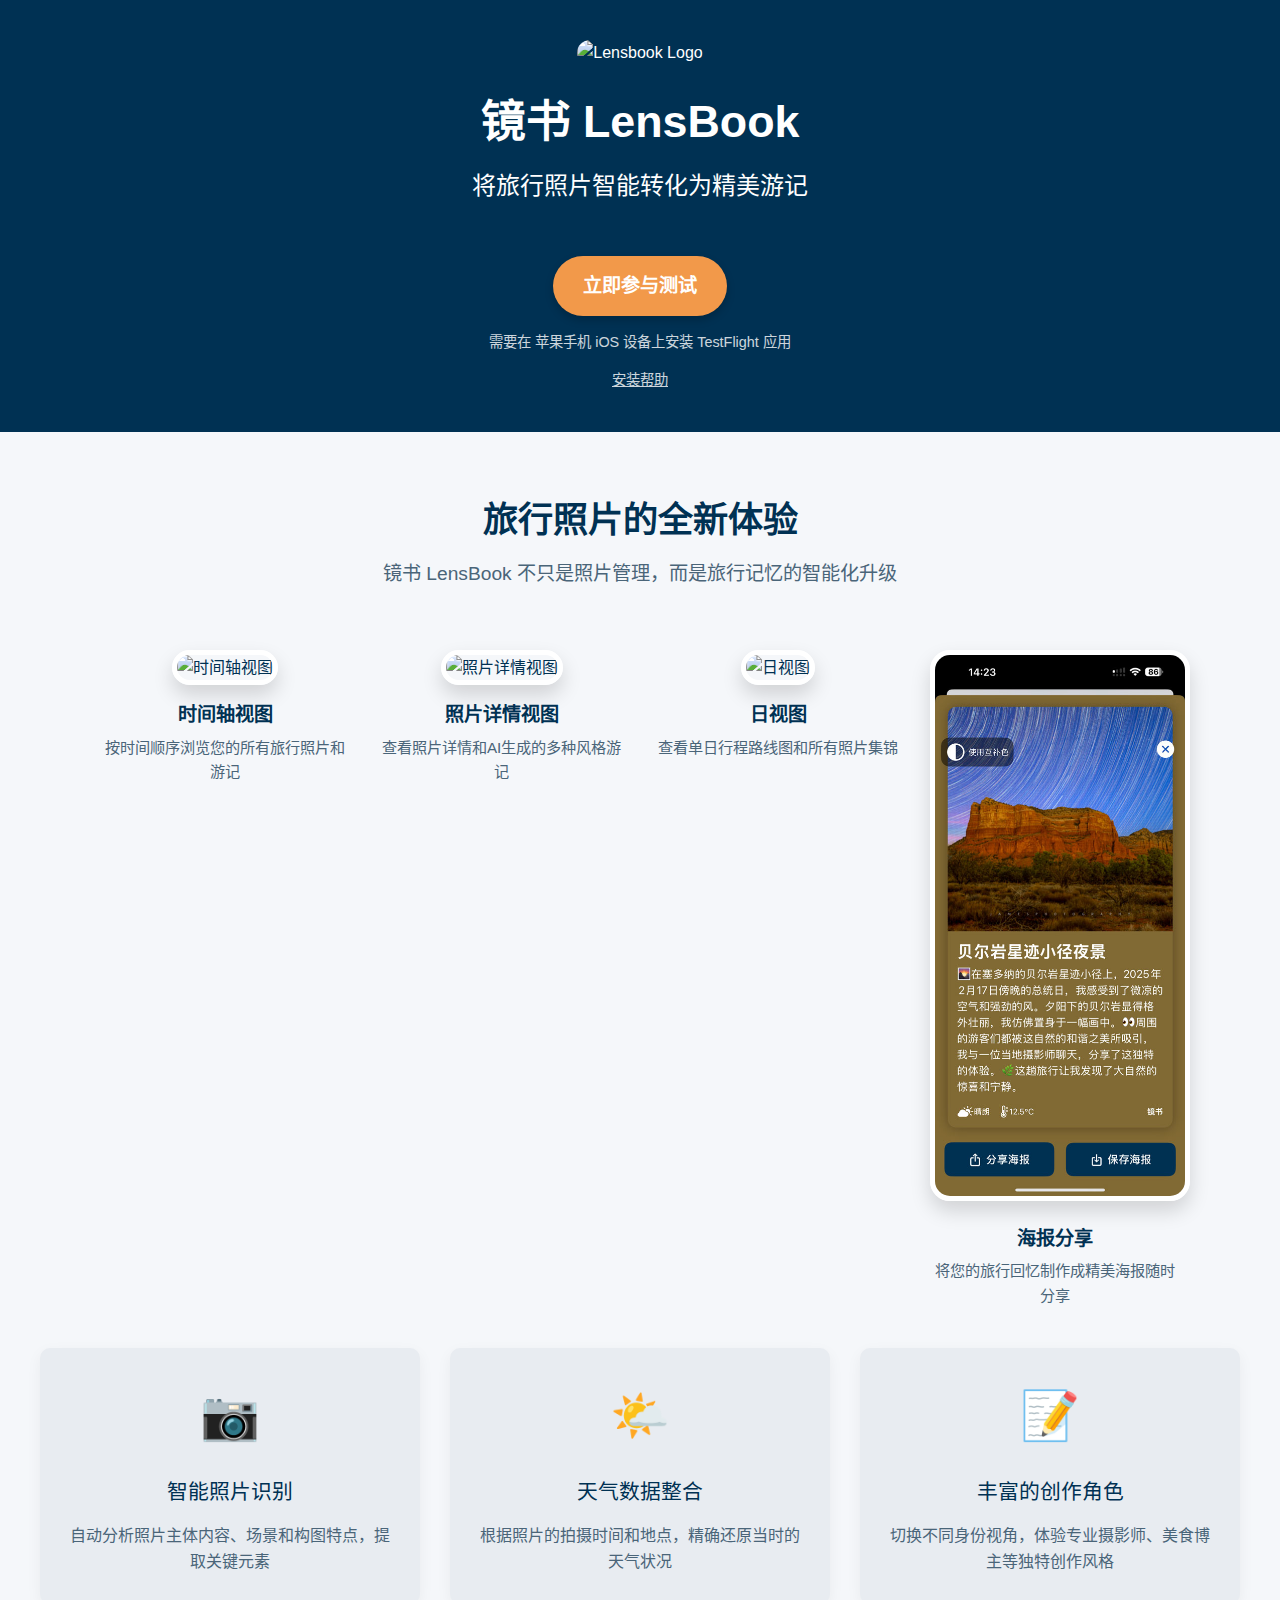
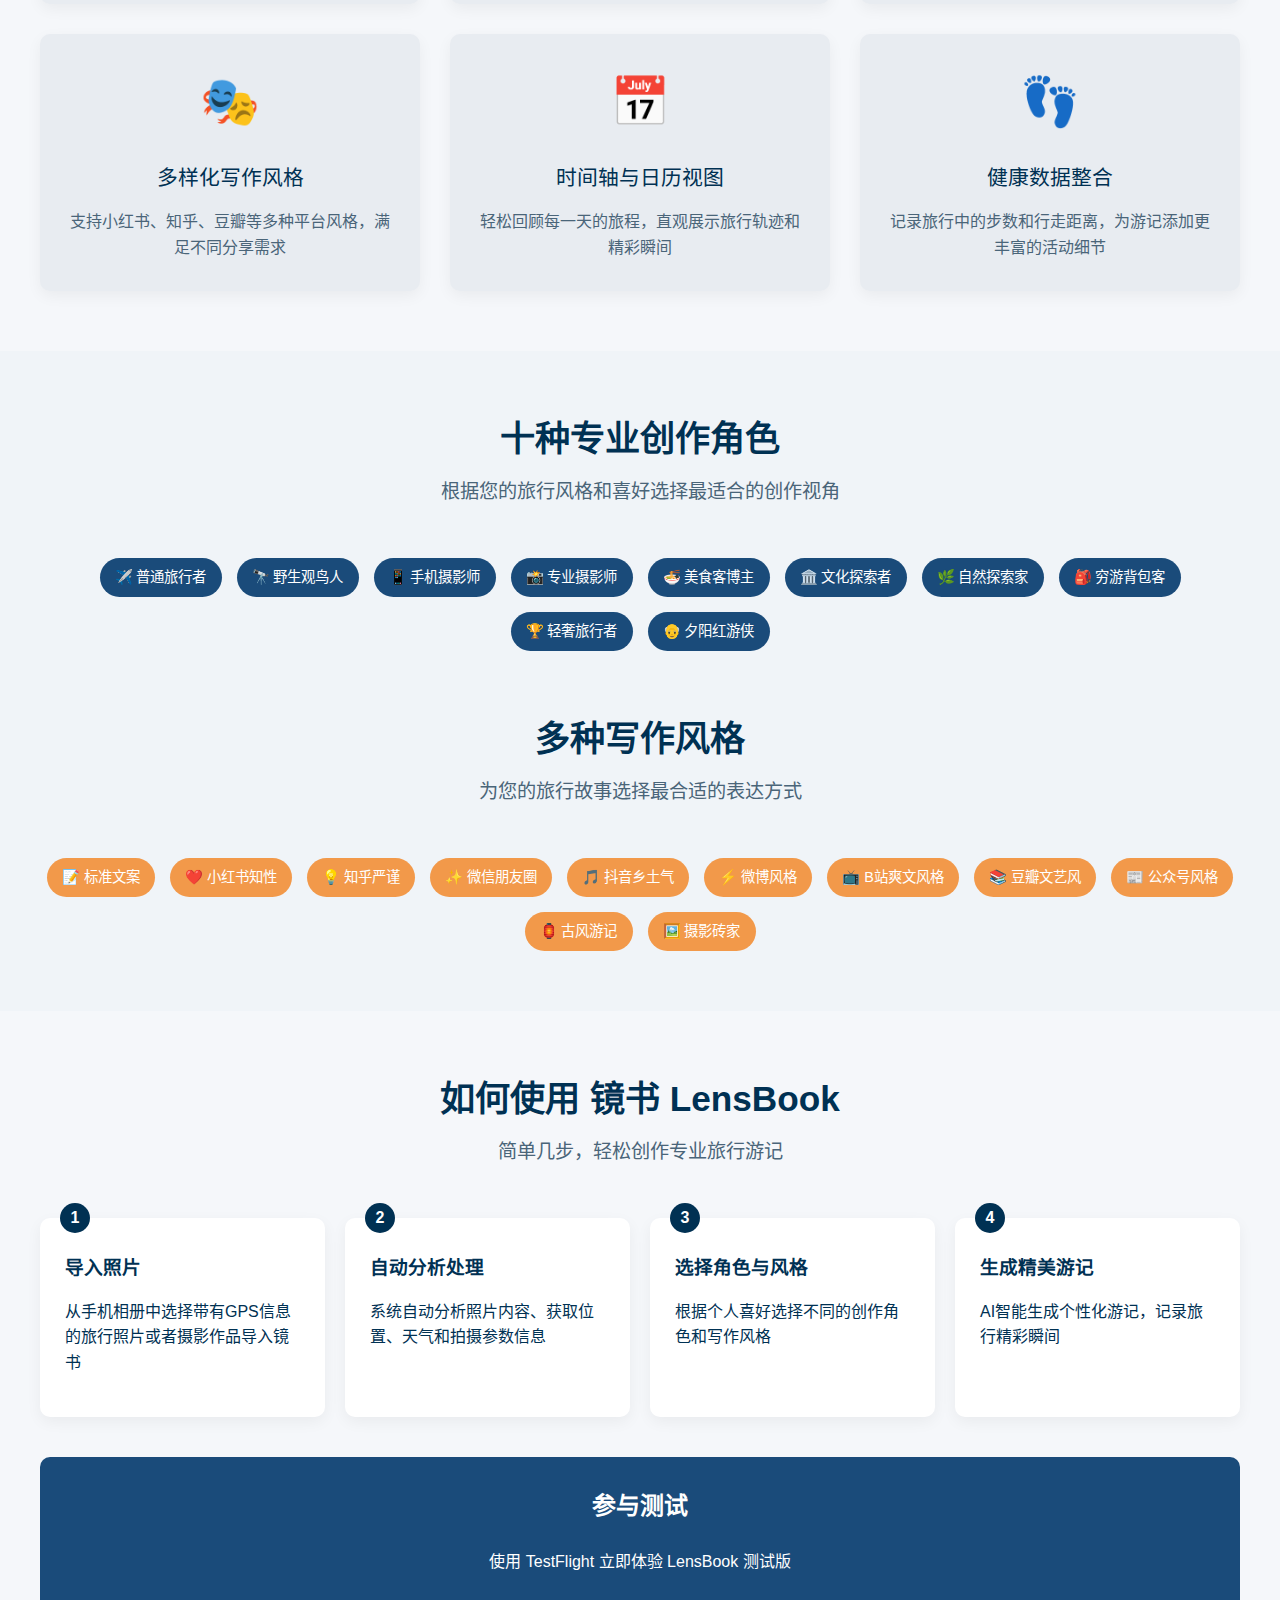
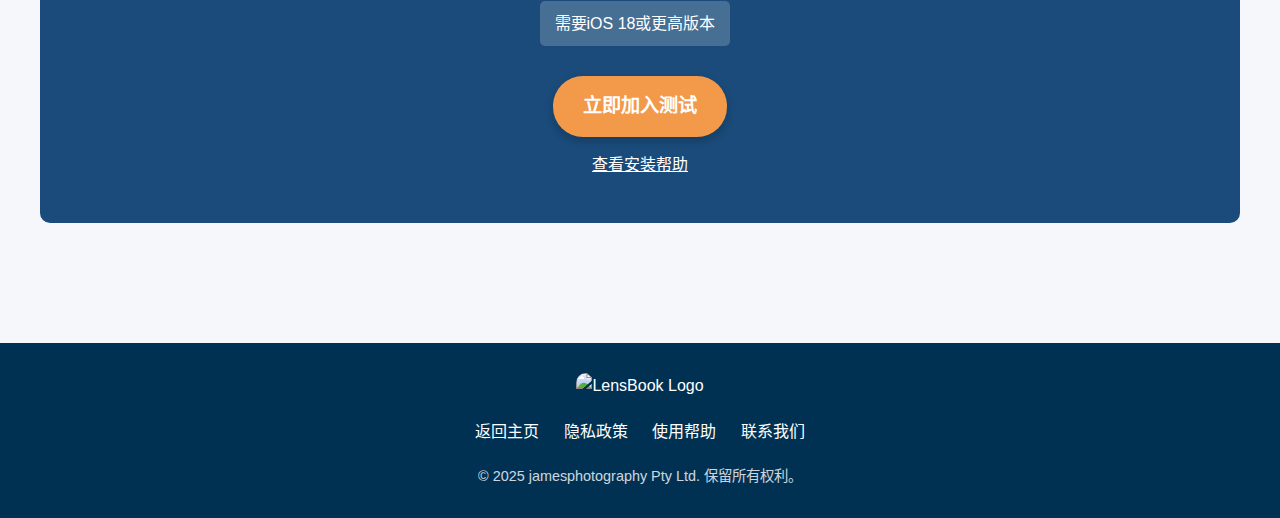
==== commit 8a3f699c: "修复页脚结构并更新网站内容" ====
--- a/index.html
+++ b/index.html
@@ -54,7 +54,7 @@
           </div>
 
           <div class="screenshot-item">
-            <img src="https://via.placeholder.com/500x900/E8ECF1/003153?text=海报分享" alt="海报分享">
+            <img src="export.jpg" alt="海报分享">
             <div class="screenshot-title">海报分享</div>
             <div class="screenshot-desc">将您的旅行回忆制作成精美海报随时分享</div>
           </div>
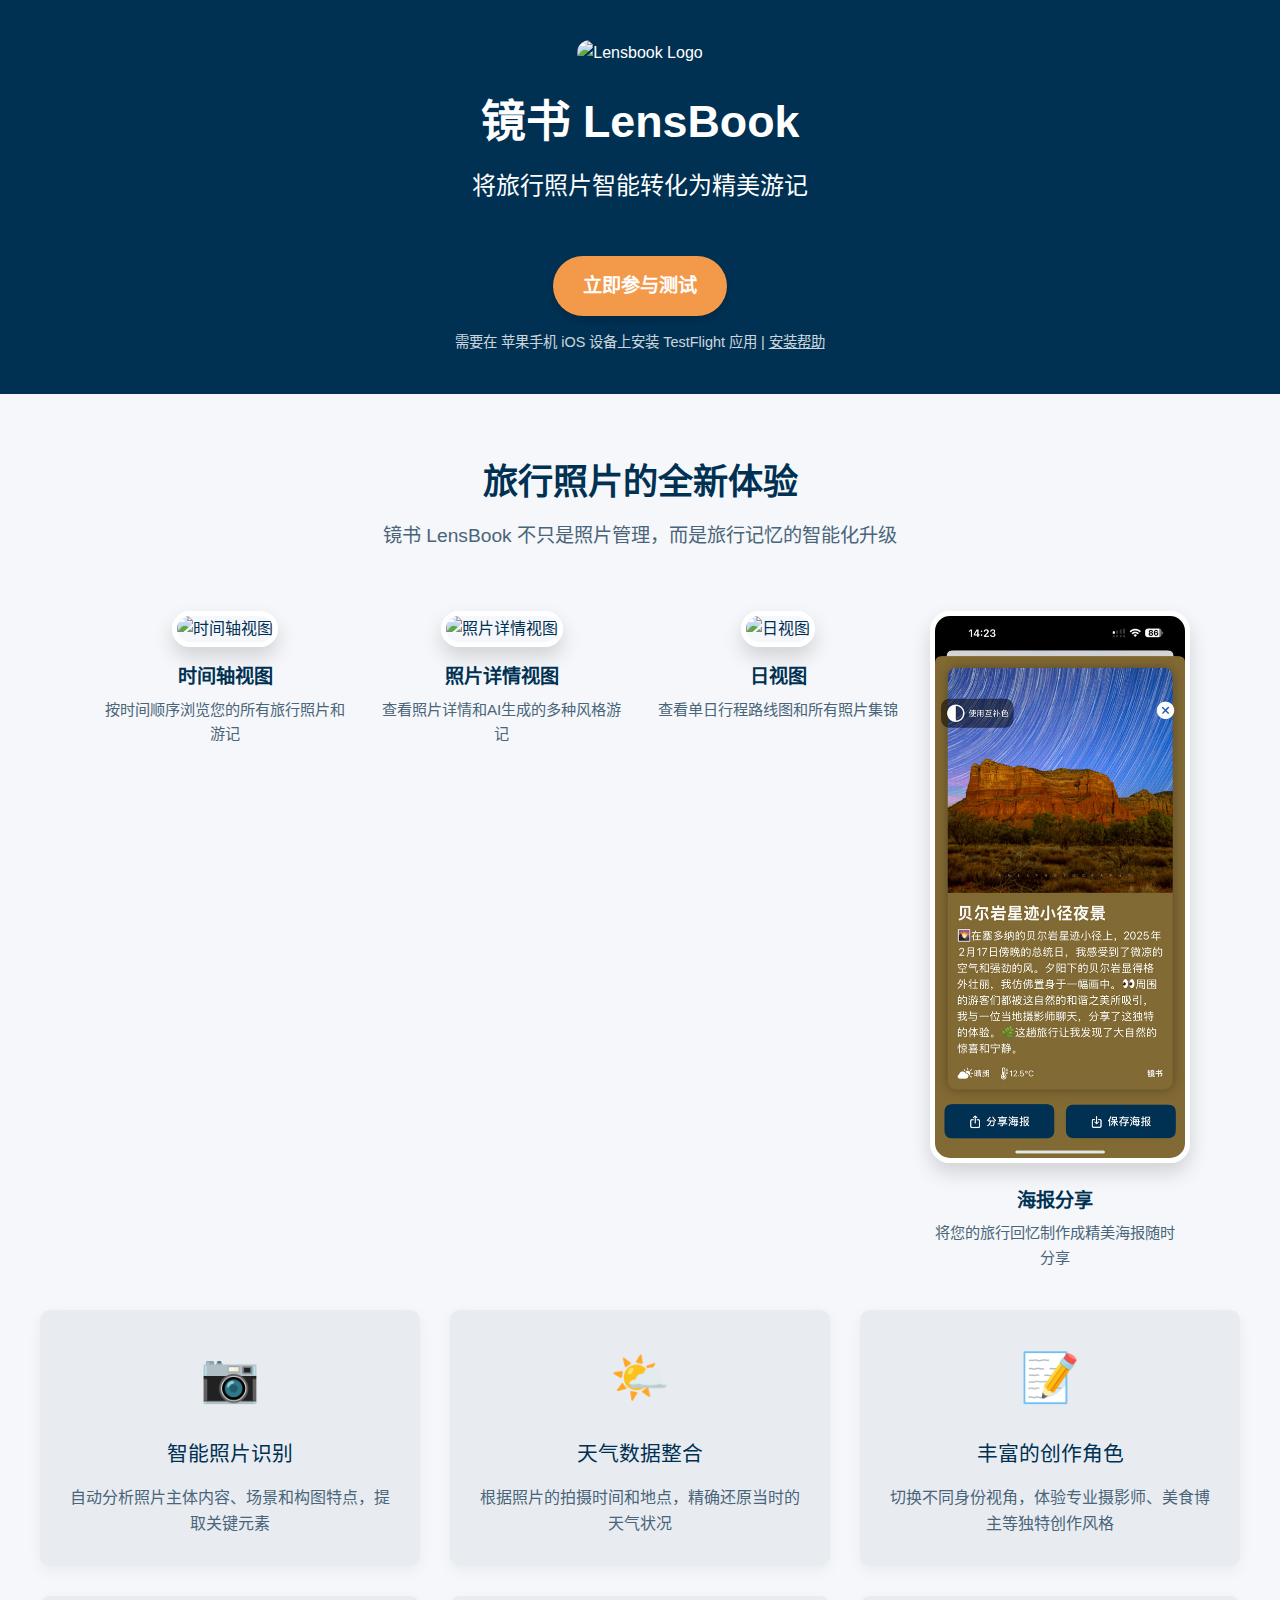
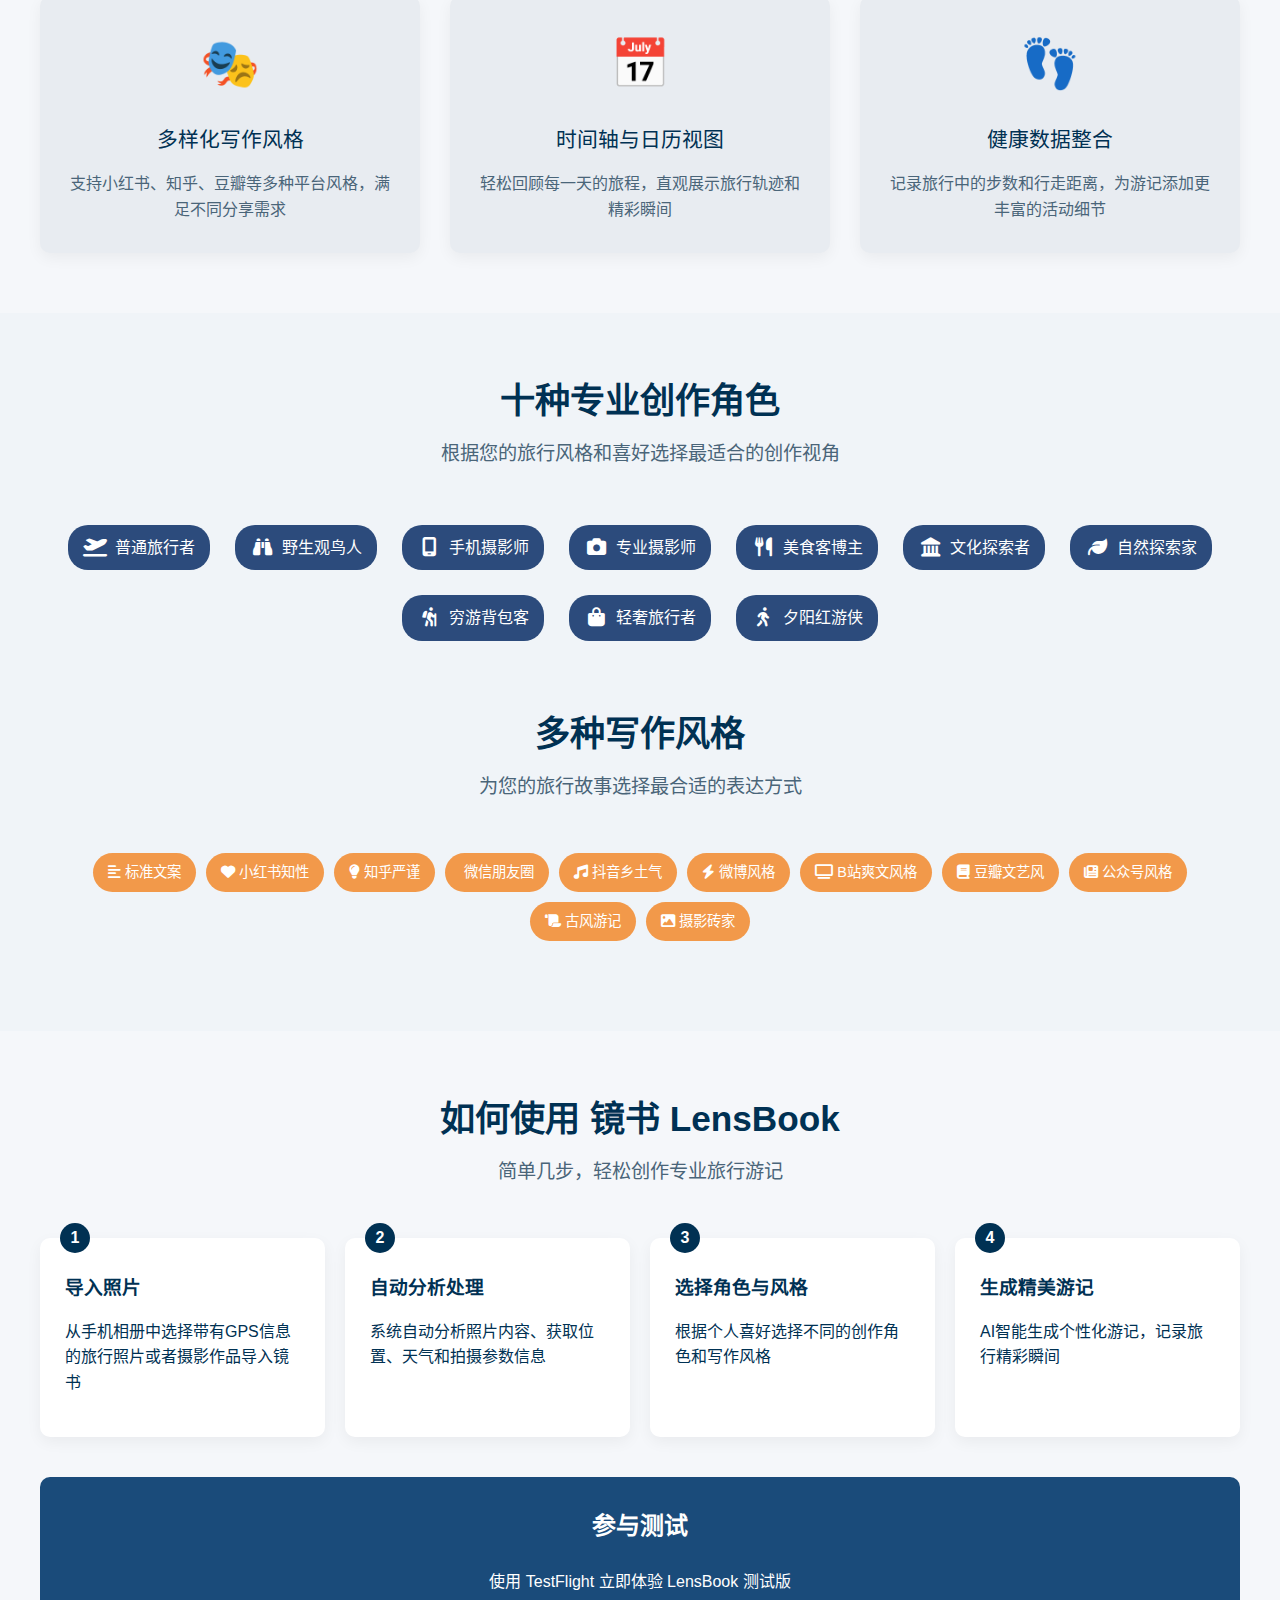
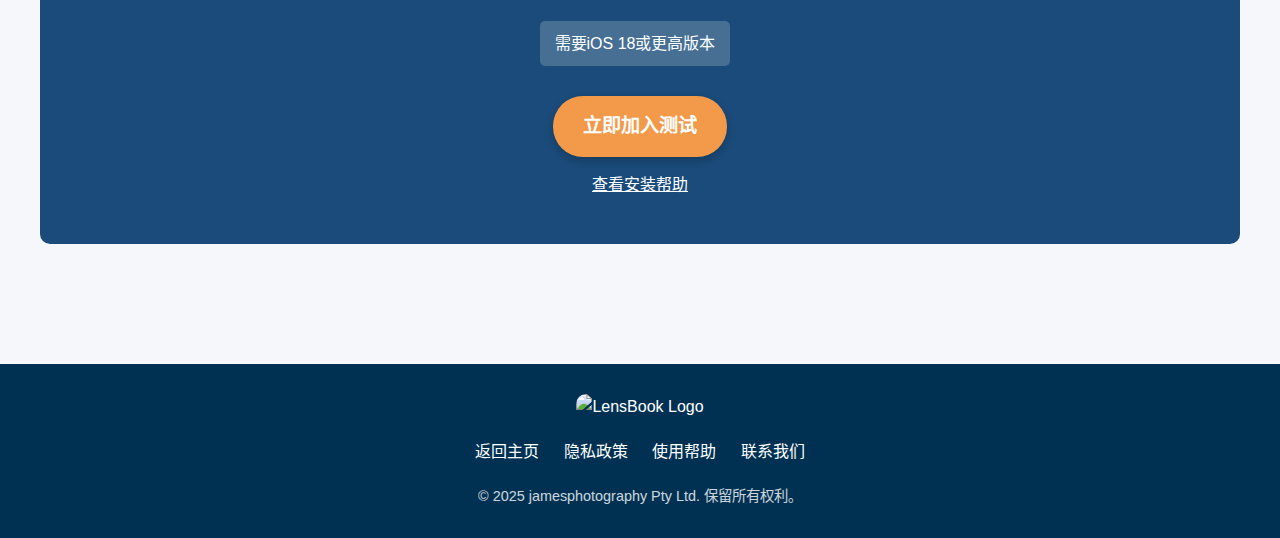
==== commit b8b93bc2: "更新网站：添加Font Awesome图标，优化角色和写作风格标签" ====
--- a/index.html
+++ b/index.html
@@ -6,6 +6,7 @@
   <meta name="viewport" content="width=device-width, initial-scale=1.0">
   <title>镜书 LensBook - 旅行照片转游记助手 | 公开测试</title>
   <link rel="stylesheet" href="styles.css">
+  <link rel="stylesheet" href="https://cdnjs.cloudflare.com/ajax/libs/font-awesome/6.4.0/css/all.min.css">
 </head>
 
 <body>
@@ -18,10 +19,7 @@
       <h1>镜书 LensBook</h1>
       <div class="subtitle">将旅行照片智能转化为精美游记</div>
       <a href="https://testflight.apple.com/join/Hx73Uw2T" class="testflight-button">立即参与测试</a>
-      <div class="testflight-note">需要在 苹果手机 iOS 设备上安装 TestFlight 应用</div>
-      <div class="testflight-note">
-        <a href="help.html" style="color: white;">安装帮助</a>
-      </div>
+      <div class="testflight-note">需要在 苹果手机 iOS 设备上安装 TestFlight 应用 | <a href="help.html" style="color: white;">安装帮助</a></div>
     </div>
   </header>
 
@@ -48,7 +46,7 @@
           </div>
 
           <div class="screenshot-item">
-            <img src="https://raw.githubusercontent.com/jamesphotography/lensbookpages/main/dayview.jpg" alt="日视图">
+            <img src="https://raw.githubusercontent.com/jamesphotography/lensbookpages/refs/heads/main/dayview.jpg" alt="日视图">
             <div class="screenshot-title">日视图</div>
             <div class="screenshot-desc">查看单日行程路线图和所有照片集锦</div>
           </div>
@@ -109,16 +107,16 @@
       </div>
 
       <div class="roles">
-        <div class="role-tag">✈️ 普通旅行者</div>
-        <div class="role-tag">🔭 野生观鸟人</div>
-        <div class="role-tag">📱 手机摄影师</div>
-        <div class="role-tag">📸 专业摄影师</div>
-        <div class="role-tag">🍜 美食客博主</div>
-        <div class="role-tag">🏛️ 文化探索者</div>
-        <div class="role-tag">🌿 自然探索家</div>
-        <div class="role-tag">🎒 穷游背包客</div>
-        <div class="role-tag">🏆 轻奢旅行者</div>
-        <div class="role-tag">👴 夕阳红游侠</div>
+        <div class="role-tag"><i class="fa-solid fa-plane-departure"></i> 普通旅行者</div>
+        <div class="role-tag"><i class="fa-solid fa-binoculars"></i> 野生观鸟人</div>
+        <div class="role-tag"><i class="fa-solid fa-mobile-screen"></i> 手机摄影师</div>
+        <div class="role-tag"><i class="fa-solid fa-camera"></i> 专业摄影师</div>
+        <div class="role-tag"><i class="fa-solid fa-utensils"></i> 美食客博主</div>
+        <div class="role-tag"><i class="fa-solid fa-landmark"></i> 文化探索者</div>
+        <div class="role-tag"><i class="fa-solid fa-leaf"></i> 自然探索家</div>
+        <div class="role-tag"><i class="fa-solid fa-person-hiking"></i> 穷游背包客</div>
+        <div class="role-tag"><i class="fa-solid fa-bag-shopping"></i> 轻奢旅行者</div>
+        <div class="role-tag"><i class="fa-solid fa-person-walking"></i> 夕阳红游侠</div>
       </div>
 
       <div class="section-title" style="margin-top: 60px;">
@@ -127,17 +125,17 @@
       </div>
 
       <div class="styles">
-        <div class="style-tag">📝 标准文案</div>
-        <div class="style-tag">❤️ 小红书知性</div>
-        <div class="style-tag">💡 知乎严谨</div>
-        <div class="style-tag">✨ 微信朋友圈</div>
-        <div class="style-tag">🎵 抖音乡土气</div>
-        <div class="style-tag">⚡ 微博风格</div>
-        <div class="style-tag">📺 B站爽文风格</div>
-        <div class="style-tag">📚 豆瓣文艺风</div>
-        <div class="style-tag">📰 公众号风格</div>
-        <div class="style-tag">🏮 古风游记</div>
-        <div class="style-tag">🖼️ 摄影砖家</div>
+        <div class="style-tag"><i class="fa-solid fa-align-left"></i> 标准文案</div>
+        <div class="style-tag"><i class="fa-solid fa-heart"></i> 小红书知性</div>
+        <div class="style-tag"><i class="fa-solid fa-lightbulb"></i> 知乎严谨</div>
+        <div class="style-tag"><i class="fa-solid fa-sparkles"></i> 微信朋友圈</div>
+        <div class="style-tag"><i class="fa-solid fa-music"></i> 抖音乡土气</div>
+        <div class="style-tag"><i class="fa-solid fa-bolt"></i> 微博风格</div>
+        <div class="style-tag"><i class="fa-solid fa-tv"></i> B站爽文风格</div>
+        <div class="style-tag"><i class="fa-solid fa-book"></i> 豆瓣文艺风</div>
+        <div class="style-tag"><i class="fa-solid fa-newspaper"></i> 公众号风格</div>
+        <div class="style-tag"><i class="fa-solid fa-scroll"></i> 古风游记</div>
+        <div class="style-tag"><i class="fa-solid fa-image"></i> 摄影砖家</div>
       </div>
     </div>
   </section>
--- a/styles.css
+++ b/styles.css
@@ -470,3 +470,44 @@
         margin-bottom: 20px;
     }
 }
+
+
+.sf-symbol {
+  display: inline-block;
+  width: 24px;
+  height: 24px;
+  margin-right: 8px;
+  vertical-align: middle;
+}
+
+.role-tag {
+  display: flex;
+  align-items: center;
+  background-color: #2c4b7c;
+  color: white;
+  padding: 10px 15px;
+  border-radius: 20px;
+  margin: 5px;
+  font-size: 16px;
+  cursor: pointer;
+  transition: all 0.3s ease;
+}
+
+.role-tag:hover {
+  background-color: #3a5f94;
+}
+
+.role-tag i {
+  margin-right: 8px;
+  font-size: 1.2em;
+  width: 24px;
+  text-align: center;
+}
+
+.styles {
+  display: flex;
+  flex-wrap: wrap;
+  justify-content: center;
+  gap: 10px;
+  margin: 30px 0;
+}
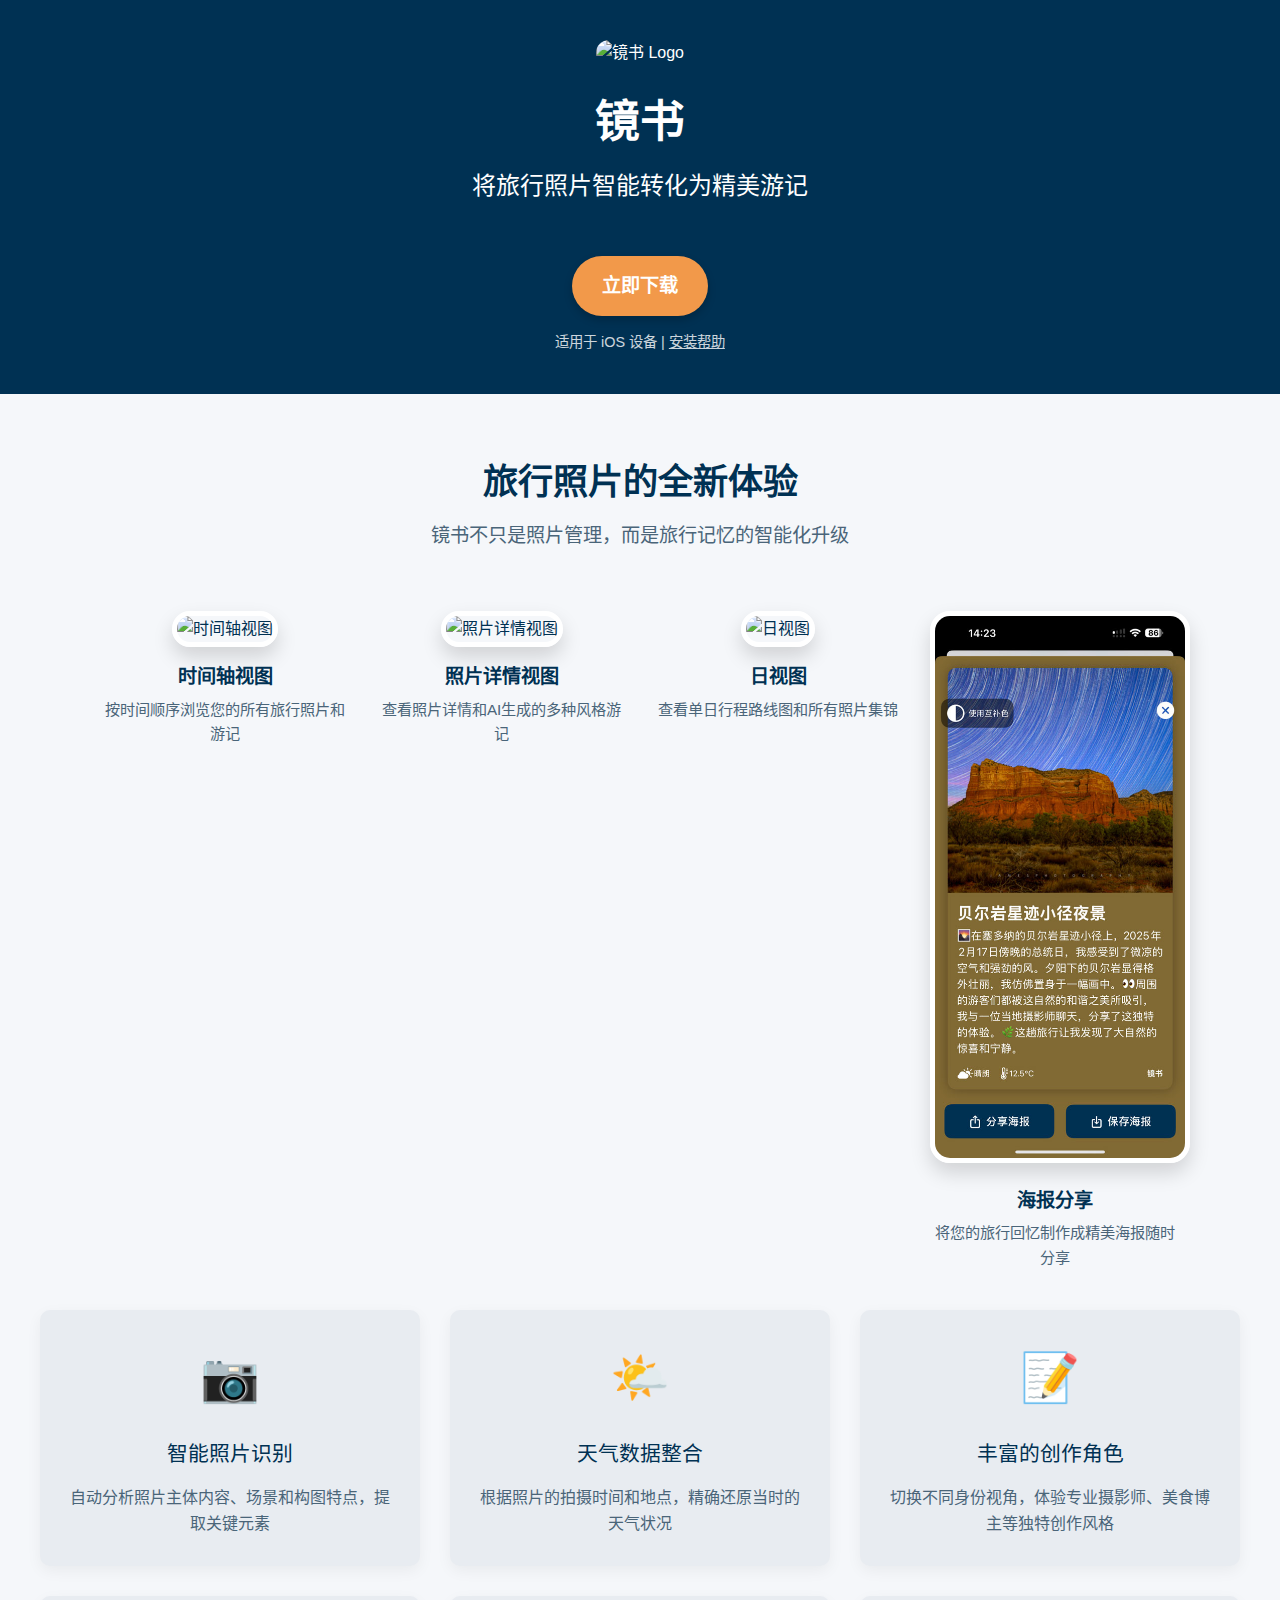
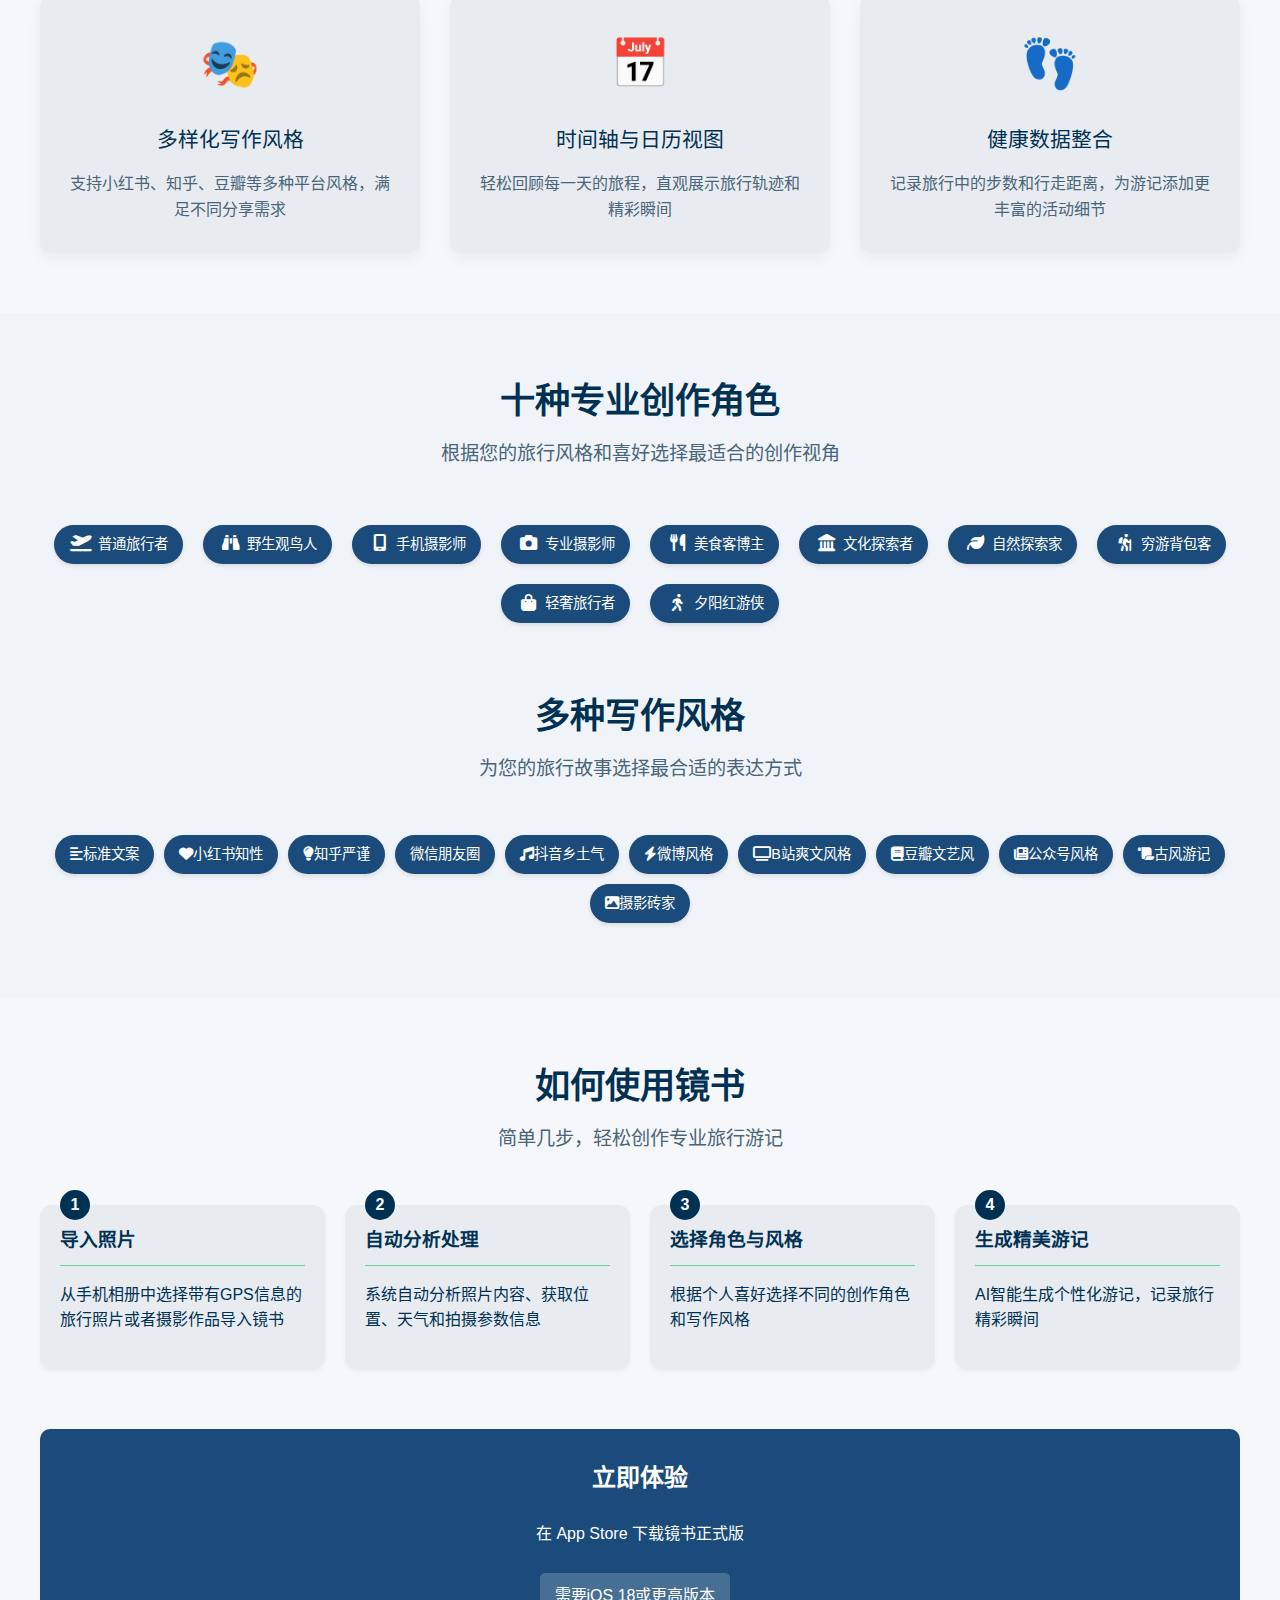
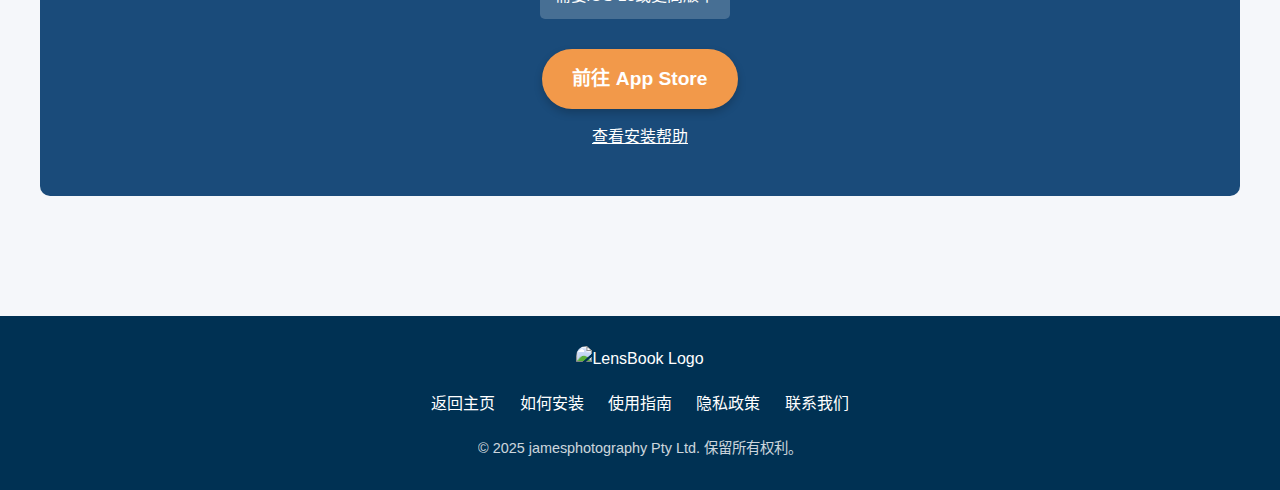
==== commit 548fc901: "正式发布" ====
--- a/index.html
+++ b/index.html
@@ -4,7 +4,7 @@
 <head>
   <meta charset="UTF-8">
   <meta name="viewport" content="width=device-width, initial-scale=1.0">
-  <title>镜书 LensBook - 旅行照片转游记助手 | 公开测试</title>
+  <title>镜书 - 旅行照片转游记助手 | 现已上线</title>
   <link rel="stylesheet" href="styles.css">
   <link rel="stylesheet" href="https://cdnjs.cloudflare.com/ajax/libs/font-awesome/6.4.0/css/all.min.css">
 </head>
@@ -13,13 +13,12 @@
   <header>
     <div class="container">
       <div class="logo">
-        <!-- 情况 2: 图片标签 -->
-        <img src="https://raw.githubusercontent.com/jamesphotography/lensbookpages/main/lensbook-Logo.png" width="200" height="200" alt="Lensbook Logo">
-      </div>
-      <h1>镜书 LensBook</h1>
+        <img src="https://raw.githubusercontent.com/jamesphotography/lensbookpages/main/lensbook-Logo.png" width="200" height="200" alt="镜书 Logo">
+      </div>
+      <h1>镜书</h1>
       <div class="subtitle">将旅行照片智能转化为精美游记</div>
-      <a href="https://testflight.apple.com/join/Hx73Uw2T" class="testflight-button">立即参与测试</a>
-      <div class="testflight-note">需要在 苹果手机 iOS 设备上安装 TestFlight 应用 | <a href="help.html" style="color: white;">安装帮助</a></div>
+      <a href="https://apps.apple.com/us/app/id6741472744" class="testflight-button">立即下载</a>
+      <div class="testflight-note">适用于 iOS 设备 | <a href="help.html" style="color: white;">安装帮助</a></div>
     </div>
   </header>
 
@@ -27,7 +26,7 @@
     <div class="container">
       <div class="section-title">
         <h2>旅行照片的全新体验</h2>
-        <p>镜书 LensBook 不只是照片管理，而是旅行记忆的智能化升级</p>
+        <p>镜书不只是照片管理，而是旅行记忆的智能化升级</p>
       </div>
 
       <!-- 应用截图展示区 -->
@@ -143,7 +142,7 @@
   <section>
     <div class="container">
       <div class="section-title">
-        <h2>如何使用 镜书 LensBook</h2>
+        <h2>如何使用镜书</h2>
         <p>简单几步，轻松创作专业旅行游记</p>
       </div>
 
@@ -174,12 +173,12 @@
       </div>
 
       <div class="beta-info">
-        <h3>参与测试</h3>
-        <p>使用 TestFlight 立即体验 LensBook 测试版</p>
+        <h3>立即体验</h3>
+        <p>在 App Store 下载镜书正式版</p>
         <div>
           <span class="beta-limit">需要iOS 18或更高版本</span>
         </div>
-        <a href="https://testflight.apple.com/join/Hx73Uw2T" class="testflight-button" style="margin-top: 30px;">立即加入测试</a>
+        <a href="https://apps.apple.com/us/app/id6741472744" class="testflight-button" style="margin-top: 30px;">前往 App Store</a>
         <p style="margin-top: 15px;">
           <a href="help.html" style="color: white;">查看安装帮助</a>
         </p>
@@ -199,4 +198,4 @@
     </script>
 </body>
 
-</html>
+</html>--- a/styles.css
+++ b/styles.css
@@ -511,3 +511,120 @@
   gap: 10px;
   margin: 30px 0;
 }
+
+/* 步骤卡片样式 */
+.step {
+    background-color: var(--card-bg);
+    border-radius: 12px;
+    padding: 20px;
+    margin-bottom: 20px;
+    box-shadow: 0 2px 4px rgba(0, 0, 0, 0.05);
+}
+
+.step h3 {
+    color: var(--primary);
+    margin-top: 0;
+    border-bottom: 1px solid var(--secondary);
+    padding-bottom: 10px;
+}
+
+.step h4 {
+    color: var(--primary-light);
+    margin-top: 20px;
+    margin-bottom: 10px;
+}
+
+/* 角色和风格标签 */
+.roles, .styles {
+    display: flex;
+    flex-wrap: wrap;
+    gap: 10px;
+    margin: 15px 0;
+}
+
+.role-tag, .style-tag {
+    background-color: var(--primary-light);
+    color: white;
+    padding: 8px 15px;
+    border-radius: 20px;
+    font-size: 0.9rem;
+    display: inline-flex;
+    align-items: center;
+    box-shadow: 0 2px 4px rgba(0, 0, 0, 0.1);
+}
+
+.role-tag i {
+    margin-right: 5px;
+}
+
+/* 问答样式 */
+.qa-item {
+    background-color: var(--card-bg);
+    border-radius: 12px;
+    padding: 20px;
+    margin-bottom: 20px;
+    box-shadow: 0 2px 4px rgba(0, 0, 0, 0.05);
+}
+
+.qa-item h3 {
+    color: var(--primary);
+    margin-top: 0;
+}
+
+/* 小技巧网格 */
+.tips-grid {
+    display: grid;
+    grid-template-columns: repeat(auto-fill, minmax(280px, 1fr));
+    gap: 20px;
+    margin-top: 20px;
+}
+
+.tip-card {
+    background-color: var(--card-bg);
+    border-radius: 12px;
+    padding: 20px;
+    box-shadow: 0 2px 4px rgba(0, 0, 0, 0.05);
+    height: 100%;
+}
+
+.tip-card h3 {
+    color: var(--primary);
+    margin-top: 0;
+    border-bottom: 1px solid var(--secondary);
+    padding-bottom: 10px;
+}
+
+/* 提示和注意事项 */
+.note {
+    background-color: rgba(242, 153, 74, 0.1);
+    border-left: 4px solid var(--accent);
+    padding: 10px 15px;
+    margin: 15px 0;
+    border-radius: 0 4px 4px 0;
+}
+
+/* 引用块样式 */
+blockquote {
+    background-color: rgba(111, 207, 151, 0.1);
+    border-left: 4px solid var(--secondary);
+    padding: 15px;
+    margin: 15px 0;
+    border-radius: 0 4px 4px 0;
+    font-style: italic;
+}
+
+/* 响应式调整 */
+@media (max-width: 768px) {
+    .tips-grid {
+        grid-template-columns: 1fr;
+    }
+    
+    .roles, .styles {
+        gap: 8px;
+    }
+    
+    .role-tag, .style-tag {
+        font-size: 0.8rem;
+        padding: 6px 12px;
+    }
+}
